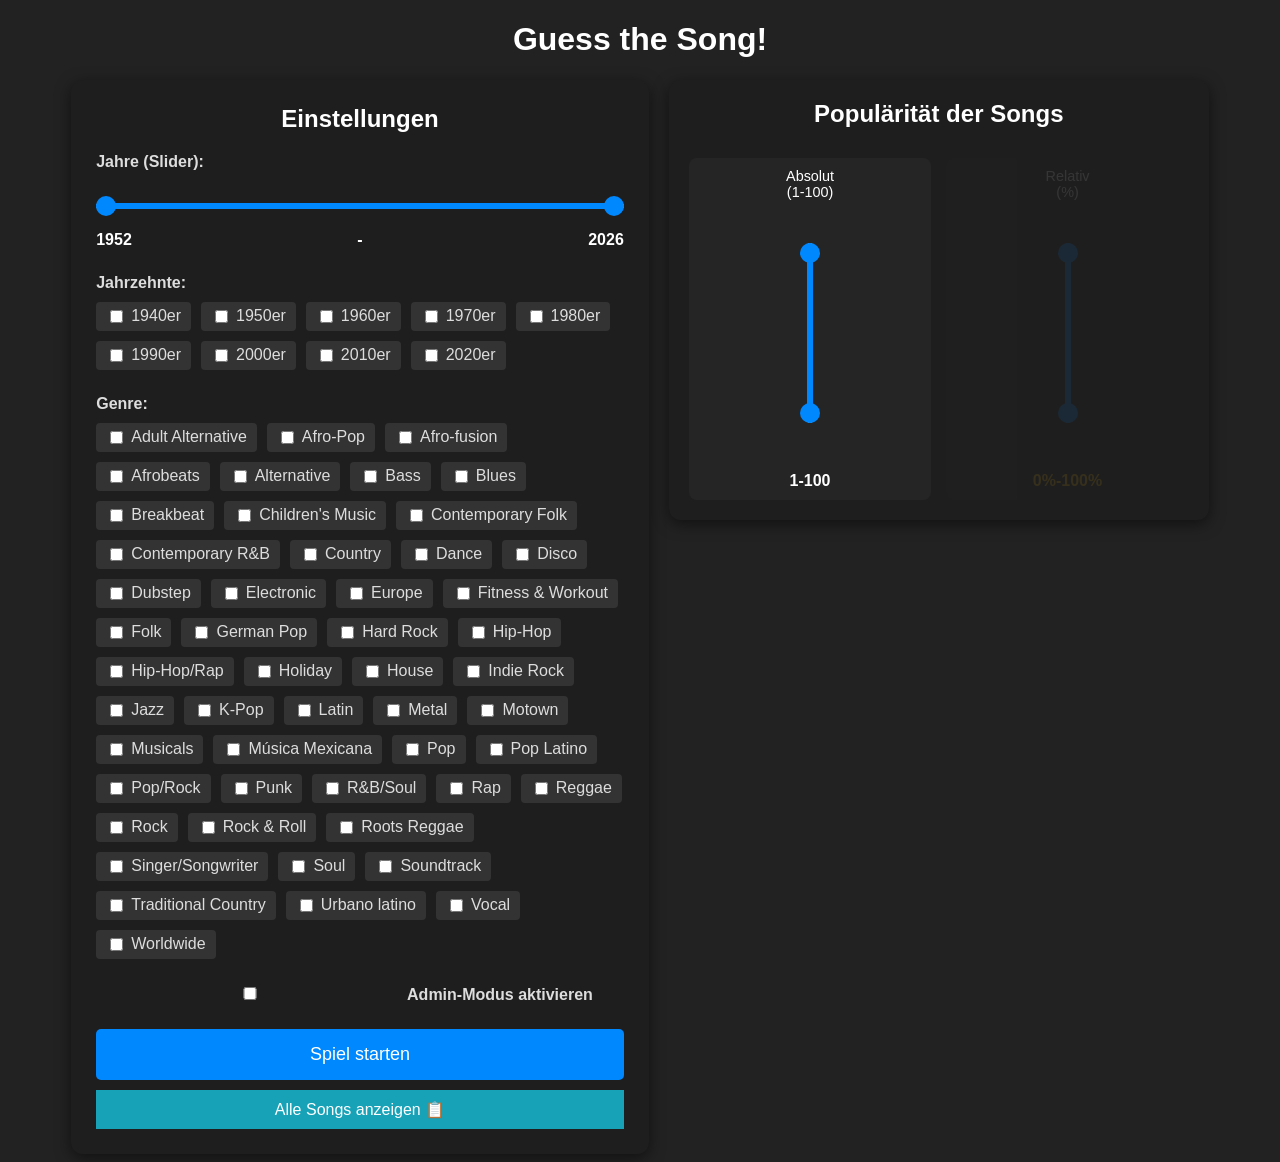
==== index.html @ e5def07b "kleine fixes Co-authored-by: Copilot <copilot@github.com>" ====
<!DOCTYPE html>
<html lang="de">
<head>
    <meta charset="UTF-8">
    <meta name="viewport" content="width=device-width, initial-scale=1.0">
    <title>Song Quiz</title>
    <link rel="stylesheet" href="style.css">
</head>
<body>

    <h1>Guess the Song!</h1>

    <div id="start-screen">
        
        <div class="settings-panel">
            <h2>Einstellungen</h2>
            
            <div class="filter-group">
                <label>Jahre (Slider):</label>
                <div class="range-slider">
                    <input type="range" id="year-min" min="1940" max="2030" value="1940">
                    <input type="range" id="year-max" min="1940" max="2030" value="2030">
                    <div class="slider-track"></div>
                    <div class="slider-range" id="slider-range"></div>
                </div>
                <div class="slider-values">
                    <span id="year-min-val">1940</span> - <span id="year-max-val">2030</span>
                </div>
            </div>

            <div class="filter-group">
                <label>Jahrzehnte:</label>
                <div id="decade-filters" class="checkbox-group">
                    <label><input type="checkbox" value="1940"> 1940er</label>
                    <label><input type="checkbox" value="1950"> 1950er</label>
                    <label><input type="checkbox" value="1960"> 1960er</label>
                    <label><input type="checkbox" value="1970"> 1970er</label>
                    <label><input type="checkbox" value="1980"> 1980er</label>
                    <label><input type="checkbox" value="1990"> 1990er</label>
                    <label><input type="checkbox" value="2000"> 2000er</label>
                    <label><input type="checkbox" value="2010"> 2010er</label>
                    <label><input type="checkbox" value="2020"> 2020er</label>
                </div>
            </div>

            <div class="filter-group">
                <label>Genre:</label>
                <div id="genre-filters" class="checkbox-group"></div>
            </div>

            <div class="filter-group">
                <label><input type="checkbox" id="admin-mode-toggle"> Admin-Modus aktivieren</label>
            </div>

            <button id="apply-filters-btn" onclick="applyFiltersAndStart()" disabled style="margin-bottom: 10px; margin-top: 10px;">Lade Songs...</button>
            <button onclick="showSongList()" style="background-color: #17a2b8; width: 100%;">Alle Songs anzeigen 📋</button>
        </div>

        <div class="settings-panel pop-panel">
            <h2>Populärität der Songs</h2>
            
            <div class="pop-sliders-container">
                <div class="vertical-slider-box" id="pop-abs-container" onclick="setPopFilterMode('absolute')">
                    <label style="font-size: 0.9em; text-align: center;">Absolut<br>(1-100)</label>
                    <div class="vertical-range-wrapper range-slider">
                        <input type="range" id="pop-abs-min" min="1" max="100" value="1">
                        <input type="range" id="pop-abs-max" min="1" max="100" value="100">
                        <div class="slider-track"></div>
                        <div class="slider-range" id="slider-range-abs"></div>
                    </div>
                    <div class="slider-values" style="font-weight: bold;">
                        <span id="pop-abs-min-val">1</span> - <span id="pop-abs-max-val">100</span>
                    </div>
                </div>

                <div class="vertical-slider-box dimmed" id="pop-rel-container" onclick="setPopFilterMode('relative')">
                    <label style="font-size: 0.9em; text-align: center;">Relativ<br>(%)</label>
                    <div class="vertical-range-wrapper range-slider">
                        <input type="range" id="pop-rel-min" min="0" max="100" value="0">
                        <input type="range" id="pop-rel-max" min="0" max="100" value="100">
                        <div class="slider-track"></div>
                        <div class="slider-range" id="slider-range-rel"></div>
                    </div>
                    <div class="slider-values" style="font-weight: bold; color: #ffc107;">
                        <span id="pop-rel-min-val">0%</span> - <span id="pop-rel-max-val">100%</span>
                    </div>
                </div>
            </div>
        </div>

    </div>

    <div id="song-list-screen" class="hidden">
        <button onclick="goHome()" style="background-color: #6c757d; margin-bottom: 15px;">🏠 Zurück</button>
        <h2>Bibliothek</h2>
        <input type="text" id="song-search" placeholder="Suche nach Titel, Interpret, Album..." oninput="filterSongList()">
        <div style="overflow-x: auto; max-height: 60vh; border: 1px solid #444;">
            <table id="library-table">
                <thead>
                    <tr>
                        <th>Cover</th>
                        <th onclick="sortSongs('title')">Titel ↕️</th>
                        <th onclick="sortSongs('artist')">Interpret ↕️</th>
                        <th onclick="sortSongs('album')">Album ↕️</th>
                        <th onclick="sortSongs('year')">Jahr ↕️</th>
                        <th onclick="sortSongs('genre')">Genre ↕️</th>
                    </tr>
                </thead>
                <tbody id="library-body"></tbody>
            </table>
        </div>
    </div>

    <div id="player-container" class="hidden">
        <img id="cover-art" src="" alt="Album Cover" class="hidden">
        <div id="curtain">
            <img id="curtain-gif" src="" alt="Animation">
            <span id="curtain-text">🔊 Hör gut zu...</span>
        </div>
    </div>

    <div id="game-controls" class="hidden">
        <button id="home-btn" onclick="goHome()" style="background-color: #6c757d; width: fit-content; padding: 5px 10px; font-size: 0.8em; cursor: pointer; border-radius: 5px; color: white; border: none; position: absolute; top: 10px; left: 10px;">🏠 Home</button>        
        <p id="status">Klicke Start um zu beginnen</p>
        <button id="start-btn" onclick="startGame()">Runde Starten</button>
        
        <div id="guess-area" class="hidden">
            <input type="text" id="guess-title" placeholder="Titel">
            <input type="text" id="guess-artist" placeholder="Interpret">

            <p id="tipp-display-interpret" style="color: #ffc107; font-family: monospace; font-size: 1.2em; margin: 5px 0; min-height: 20px;"></p>
            <p id="tipp-display-titel" style="color: #ffc107; font-family: monospace; font-size: 1.2em; margin: 5px 0; min-height: 20px;"></p>            
            
            <button onclick="checkAnswer()">Raten</button>
            <button onclick="reveal()">Auflösen</button>
            <button id="admin-reveal-btn" onclick="adminReveal()" class="hidden">Admin auflösen</button>

            <div style="margin-top: 10px;">
                <button id="tipp-btn-allgemein" onclick="holeTippVonKI('allgemein')">Allg. Tipp 🤖</button>
                <button id="tipp-btn-interpret" onclick="holeTippVonKI('interpret')">Tipp zum Interpret 👤</button>
                <button id="tipp-btn-titel" onclick="holeTippVonKI('titel')">Tipp zum Titel 🎵</button>

                <button onclick="zeigeBuchstabe('interpret')" style="background-color: #ffc107; color: black; margin-top: 5px;">🔤 Interpret</button>
                <button onclick="zeigeBuchstabe('titel')" style="background-color: #ffc107; color: black; margin-top: 5px;">🔤 Titel</button>
            </div>
            <div id="tipp-container" style="margin-top: 15px; text-align: left; background: #333; padding: 10px; border-radius: 5px; display: none;"></div>
            
            <p id="admin-debug"></p>

            <div id="ui-debug-console" class="hidden" style="margin-top: 20px; background: #000; color: #0f0; font-family: monospace; padding: 10px; font-size: 12px; text-align: left; max-height: 150px; overflow-y: auto; border: 1px solid #444;">
                <strong>Debug Console:</strong>
                <div id="debug-log-list"></div>
            </div>
        </div>
    </div>

    <script src="https://sdk.scdn.co/spotify-player.js"></script>
    <script src="config.js"></script>
    <script src="spotify.js"></script>
    <script src="script.js"></script>
    <script src="ki-tipps.js"></script>
</body>
</html>
---- style.css ----
body { font-family: sans-serif; text-align: center; background: #222; color: white; }

/* Container für den Player und das Overlay */
#player-container {
    position: relative;
    width: 640px;
    height: 360px;
    margin: 20px auto;
    background: #000;
}

/* Das eigentliche YouTube Video (wird von JS hier rein geladen) */
#player { width: 100%; height: 100%; }

/* Das Album Cover (Audio Modus) */
#cover-art {
    width: 100%;
    height: 100%;
    object-fit: contain;
    display: block;
}

/* Der "Vorhang", der das Video verdeckt */
#curtain {
    position: absolute;
    top: 0; left: 0;
    width: 100%; height: 100%;
    background: #333;
    display: flex;
    align-items: center;
    justify-content: center;
    font-size: 24px;
    z-index: 10; /* Muss über dem Player liegen */
}

.hidden { display: none !important; }

input { padding: 10px; font-size: 16px; width: 300px; }
button { padding: 10px 20px; font-size: 16px; cursor: pointer; background: #ff0055; color: white; border: none; }
#status { margin: 20px; font-size: 1.2em; }

/* --- Start Screen --- */
#start-screen {
    max-width: 600px;
    margin: 40px auto;
    background: #1a1a1a;
    padding: 20px;
    border-radius: 8px;
    box-shadow: 0 4px 10px rgba(0,0,0,0.5);
    text-align: left;
}

#start-screen h2 {
    text-align: center;
    margin-top: 0;
}

.filter-group {
    margin-bottom: 25px;
}

.filter-group label {
    display: block;
    margin-bottom: 10px;
    font-weight: bold;
    color: #ddd;
}

.checkbox-group {
    display: flex;
    flex-wrap: wrap;
    gap: 10px;
}

.checkbox-group label {
    display: inline-flex;
    align-items: center;
    background: #333;
    padding: 5px 10px;
    border-radius: 4px;
    font-weight: normal;
    cursor: pointer;
    margin-bottom: 0;
}

.checkbox-group input[type="checkbox"] {
    margin-right: 8px;
    width: auto;
}

#apply-filters-btn {
    display: block;
    width: 100%;
    background: #0088ff;
    padding: 15px;
    font-size: 18px;
    border-radius: 5px;
    margin-top: 20px;
}

#apply-filters-btn:disabled {
    background: #555;
    cursor: not-allowed;
}

/* --- Custom Dual Range Slider --- */
.range-slider {
    position: relative;
    width: 100%;
    height: 30px;
    margin-top: 20px;
}

.slider-track {
    position: absolute;
    width: 100%;
    height: 6px;
    background: #cce5ff;
    top: 12px;
    border-radius: 3px;
    z-index: 1;
}

.slider-range {
    position: absolute;
    height: 6px;
    background: #0088ff;
    top: 12px;
    border-radius: 3px;
    z-index: 2;
}

.range-slider input[type="range"] {
    position: absolute;
    width: 100%;
    -webkit-appearance: none;
    appearance: none;
    background: none;
    pointer-events: none;
    z-index: 3;
    top: 0;
    margin: 0;
    padding: 0;
    height: 30px;
}

/* The thumb must be pointer-events: auto to be draggable */
.range-slider input[type="range"]::-webkit-slider-thumb {
    pointer-events: auto;
    -webkit-appearance: none;
    appearance: none;
    width: 20px;
    height: 20px;
    border-radius: 50%;
    background: #0088ff;
    cursor: pointer;
}

.range-slider input[type="range"]::-moz-range-thumb {
    pointer-events: auto;
    width: 20px;
    height: 20px;
    border-radius: 50%;
    background: #0088ff;
    cursor: pointer;
    border: none;
}

.slider-values {
    display: flex;
    justify-content: space-between;
    margin-top: 10px;
    font-weight: bold;
    color: #fff;
}

/* Bibliothek-Tabelle Design */
#library-table {
    width: 100%;
    border-collapse: collapse;
    margin-top: 10px;
    background: #222;
    color: white;
    font-size: 0.9em;
}
#library-table th, #library-table td {
    padding: 12px;
    text-align: left;
    border-bottom: 1px solid #333;
}
#library-table th {
    background: #111;
    position: sticky;
    top: 0;
    cursor: pointer;
    user-select: none;
}
#library-table th:hover { background: #222; }
#library-table tr:hover { background: #2a2a2a; }
#song-search {
    width: 100%;
    padding: 12px;
    margin-bottom: 15px;
    background: #333;
    border: 1px solid #444;
    color: white;
    border-radius: 5px;
}

/* --- GIF Vorhang Design --- */
#curtain {
    position: relative;
    display: flex;
    align-items: center;
    justify-content: center;
    overflow: hidden; /* Damit das GIF nicht über die runden Ecken ragt */
    min-height: 250px; /* Oder wie groß deine Cover-Box auch immer ist */
}

#curtain-gif {
    position: absolute;
    top: 0;
    left: 0;
    width: 100%;
    height: 100%;
    object-fit: cover; /* Schneidet das GIF perfekt zu, ohne es zu stauchen */
    z-index: 1;
    opacity: 0.6; /* Macht das GIF etwas dunkler, damit man den Text gut lesen kann */
}

#curtain-text {
    position: relative;
    z-index: 2;
    font-size: 1.5em;
    font-weight: bold;
    color: white;
    text-shadow: 2px 2px 5px rgba(0,0,0,0.9); /* Starker Schatten für Lesbarkeit */
}

/* --- NEUES DASHBOARD LAYOUT (2 Boxen nebeneinander) --- */

/* Der ursprüngliche start-screen wird zum unsichtbaren Wrapper */
#start-screen {
    display: flex;
    justify-content: center;
    align-items: stretch; /* Macht beide Boxen gleich hoch */
    gap: 20px;
    background: transparent !important; /* Überschreibt alte Hintergrundfarbe */
    padding: 0 !important;
    box-shadow: none !important;
    max-width: 90%;
    margin: 0 auto;
    flex-wrap: wrap; /* Bricht auf Handys um */
}

/* Das ist jetzt das Design für die sichtbaren Kacheln */
.settings-panel {
    background: #1e1e1e; /* Deine dunkle Kachel-Farbe aus dem Screenshot */
    padding: 25px;
    border-radius: 12px;
    box-shadow: 0 4px 15px rgba(0, 0, 0, 0.5);
    flex: 1;
    min-width: 520px;
}

.pop-panel {
    min-width: 250px;
    max-width: 500px;
    max-height: 400px;
    display: flex;
    flex-direction: column;
    align-items: center;
    padding: 20px;
    border-radius: 12px;
}

.pop-sliders-container {
    display: flex;
    gap: 15px;
    justify-content: center;
    width: 100%;
    margin-top: 10px;
    flex-grow: 1;
}

/* Container für EINEN vertikalen Slider */
.vertical-slider-box {
    display: flex;
    flex-direction: column;
    align-items: center;
    justify-content: space-between;
    cursor: pointer;
    transition: opacity 0.3s ease;
    padding: 10px;
    border-radius: 8px;
    background: rgba(255, 255, 255, 0.03);
    flex: 1;
}

.vertical-slider-box:hover {
    background: rgba(255, 255, 255, 0.08);
}

/* Die Verdunklung für den inaktiven Slider */
.vertical-slider-box.dimmed {
    opacity: 0.1;
}

/* Der Rotationstrick */
.vertical-range-wrapper {
    width: 180px; /* Länge des Sliders */
    height: 30px;
    transform: rotate(-90deg);
    margin-top: 85px;
    margin-bottom: 80px;
}

/* Überschreibe das Verhalten für die range-inputs */
.vertical-range-wrapper input[type="range"] {
    position: absolute;
    width: 100%;
    pointer-events: none;
}

.vertical-range-wrapper input[type="range"]::-webkit-slider-thumb {
    pointer-events: all;
}
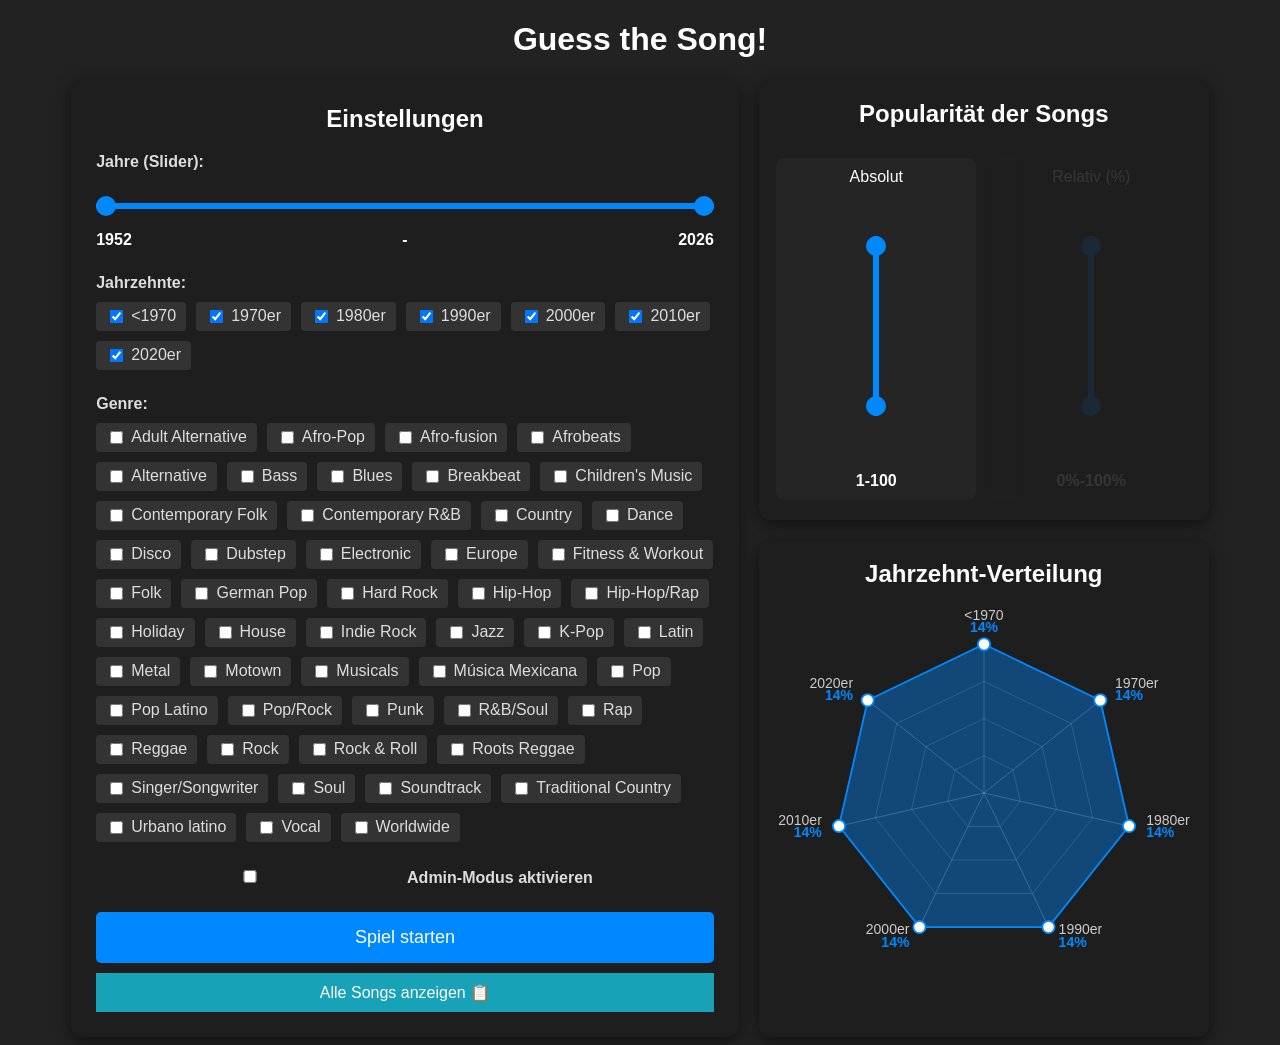
==== commit c3b7753e: "new feature -weighted random selection -interaktives radar diagramm zur visualisierung und als filte" ====
--- a/index.html
+++ b/index.html
@@ -31,15 +31,13 @@
             <div class="filter-group">
                 <label>Jahrzehnte:</label>
                 <div id="decade-filters" class="checkbox-group">
-                    <label><input type="checkbox" value="1940"> 1940er</label>
-                    <label><input type="checkbox" value="1950"> 1950er</label>
-                    <label><input type="checkbox" value="1960"> 1960er</label>
-                    <label><input type="checkbox" value="1970"> 1970er</label>
-                    <label><input type="checkbox" value="1980"> 1980er</label>
-                    <label><input type="checkbox" value="1990"> 1990er</label>
-                    <label><input type="checkbox" value="2000"> 2000er</label>
-                    <label><input type="checkbox" value="2010"> 2010er</label>
-                    <label><input type="checkbox" value="2020"> 2020er</label>
+                    <label><input type="checkbox" value="0" checked onchange="updateFromCheckbox()"> &lt;1970</label>
+                    <label><input type="checkbox" value="1" checked onchange="updateFromCheckbox()"> 1970er</label>
+                    <label><input type="checkbox" value="2" checked onchange="updateFromCheckbox()"> 1980er</label>
+                    <label><input type="checkbox" value="3" checked onchange="updateFromCheckbox()"> 1990er</label>
+                    <label><input type="checkbox" value="4" checked onchange="updateFromCheckbox()"> 2000er</label>
+                    <label><input type="checkbox" value="5" checked onchange="updateFromCheckbox()"> 2010er</label>
+                    <label><input type="checkbox" value="6" checked onchange="updateFromCheckbox()"> 2020er</label>
                 </div>
             </div>
 
@@ -56,34 +54,43 @@
             <button onclick="showSongList()" style="background-color: #17a2b8; width: 100%;">Alle Songs anzeigen 📋</button>
         </div>
 
-        <div class="settings-panel pop-panel">
-            <h2>Populärität der Songs</h2>
+        <div class="right-side-column">
             
-            <div class="pop-sliders-container">
-                <div class="vertical-slider-box" id="pop-abs-container" onclick="setPopFilterMode('absolute')">
-                    <label style="font-size: 0.9em; text-align: center;">Absolut<br>(1-100)</label>
-                    <div class="vertical-range-wrapper range-slider">
-                        <input type="range" id="pop-abs-min" min="1" max="100" value="1">
-                        <input type="range" id="pop-abs-max" min="1" max="100" value="100">
-                        <div class="slider-track"></div>
-                        <div class="slider-range" id="slider-range-abs"></div>
+            <div class="settings-panel pop-panel">
+                <h2>Popularität der Songs</h2>
+                <div class="pop-sliders-container">
+                    <div class="vertical-slider-box" id="pop-abs-container" onclick="setPopFilterMode('absolute')">
+                        <label>Absolut</label>
+                        <div class="vertical-range-wrapper range-slider">
+                            <input type="range" id="pop-abs-min" min="1" max="100" value="1">
+                            <input type="range" id="pop-abs-max" min="1" max="100" value="100">
+                            <div class="slider-track"></div>
+                            <div class="slider-range" id="slider-range-abs"></div>
+                        </div>
+                        <div class="slider-values">
+                            <span id="pop-abs-min-val">1</span> - <span id="pop-abs-max-val">100</span>
+                        </div>
                     </div>
-                    <div class="slider-values" style="font-weight: bold;">
-                        <span id="pop-abs-min-val">1</span> - <span id="pop-abs-max-val">100</span>
+
+                    <div class="vertical-slider-box dimmed" id="pop-rel-container" onclick="setPopFilterMode('relative')">
+                        <label>Relativ (%)</label>
+                        <div class="vertical-range-wrapper range-slider">
+                            <input type="range" id="pop-rel-min" min="0" max="100" value="0">
+                            <input type="range" id="pop-rel-max" min="0" max="100" value="100">
+                            <div class="slider-track"></div>
+                            <div class="slider-range" id="slider-range-rel"></div>
+                        </div>
+                        <div class="slider-values">
+                            <span id="pop-rel-min-val">0%</span> - <span id="pop-rel-max-val">100%</span>
+                        </div>
                     </div>
                 </div>
+            </div>
 
-                <div class="vertical-slider-box dimmed" id="pop-rel-container" onclick="setPopFilterMode('relative')">
-                    <label style="font-size: 0.9em; text-align: center;">Relativ<br>(%)</label>
-                    <div class="vertical-range-wrapper range-slider">
-                        <input type="range" id="pop-rel-min" min="0" max="100" value="0">
-                        <input type="range" id="pop-rel-max" min="0" max="100" value="100">
-                        <div class="slider-track"></div>
-                        <div class="slider-range" id="slider-range-rel"></div>
-                    </div>
-                    <div class="slider-values" style="font-weight: bold; color: #ffc107;">
-                        <span id="pop-rel-min-val">0%</span> - <span id="pop-rel-max-val">100%</span>
-                    </div>
+            <div class="settings-panel radar-panel">
+                <h2>Jahrzehnt-Verteilung</h2>
+                <div class="radar-container">
+                <svg id="radar-svg" viewBox="0 0 400 400" style="width: 100%; max-width: 350px; overflow: visible;"></svg>                    <p id="radar-warning" class="hidden"></p>
                 </div>
             </div>
         </div>
@@ -157,6 +164,7 @@
     <script src="https://sdk.scdn.co/spotify-player.js"></script>
     <script src="config.js"></script>
     <script src="spotify.js"></script>
+    <script src="radar.js"></script>
     <script src="script.js"></script>
     <script src="ki-tipps.js"></script>
 </body>
--- a/style.css
+++ b/style.css
@@ -324,4 +324,42 @@
 
 .vertical-range-wrapper input[type="range"]::-webkit-slider-thumb {
     pointer-events: all;
+}
+
+/* Container für die rechte Spalte */
+.right-side-column {
+    display: flex;
+    flex-direction: column;
+    gap: 20px;
+    flex: 1;
+    max-width: 450px; /* Breite der rechten Spalte */
+}
+
+/* Die Radar-Kachel etwas spezifischer stylen */
+.radar-panel {
+    min-width: 0 !important; 
+    display: flex;
+    flex-direction: column;
+    align-items: center;
+    padding: 20px;
+}
+
+.radar-container {
+    width: 100%;
+    display: flex;
+    flex-direction: column;
+    align-items: center;
+    margin-top: 10px;
+}
+
+/* Warnmeldung unter dem Radar */
+#radar-warning {
+    color: #ff4444;
+    font-size: 0.85em;
+    text-align: center;
+    margin-top: 15px;
+    background: rgba(255, 68, 68, 0.1);
+    padding: 8px;
+    border-radius: 5px;
+    border: 1px solid rgba(255, 68, 68, 0.3);
 }
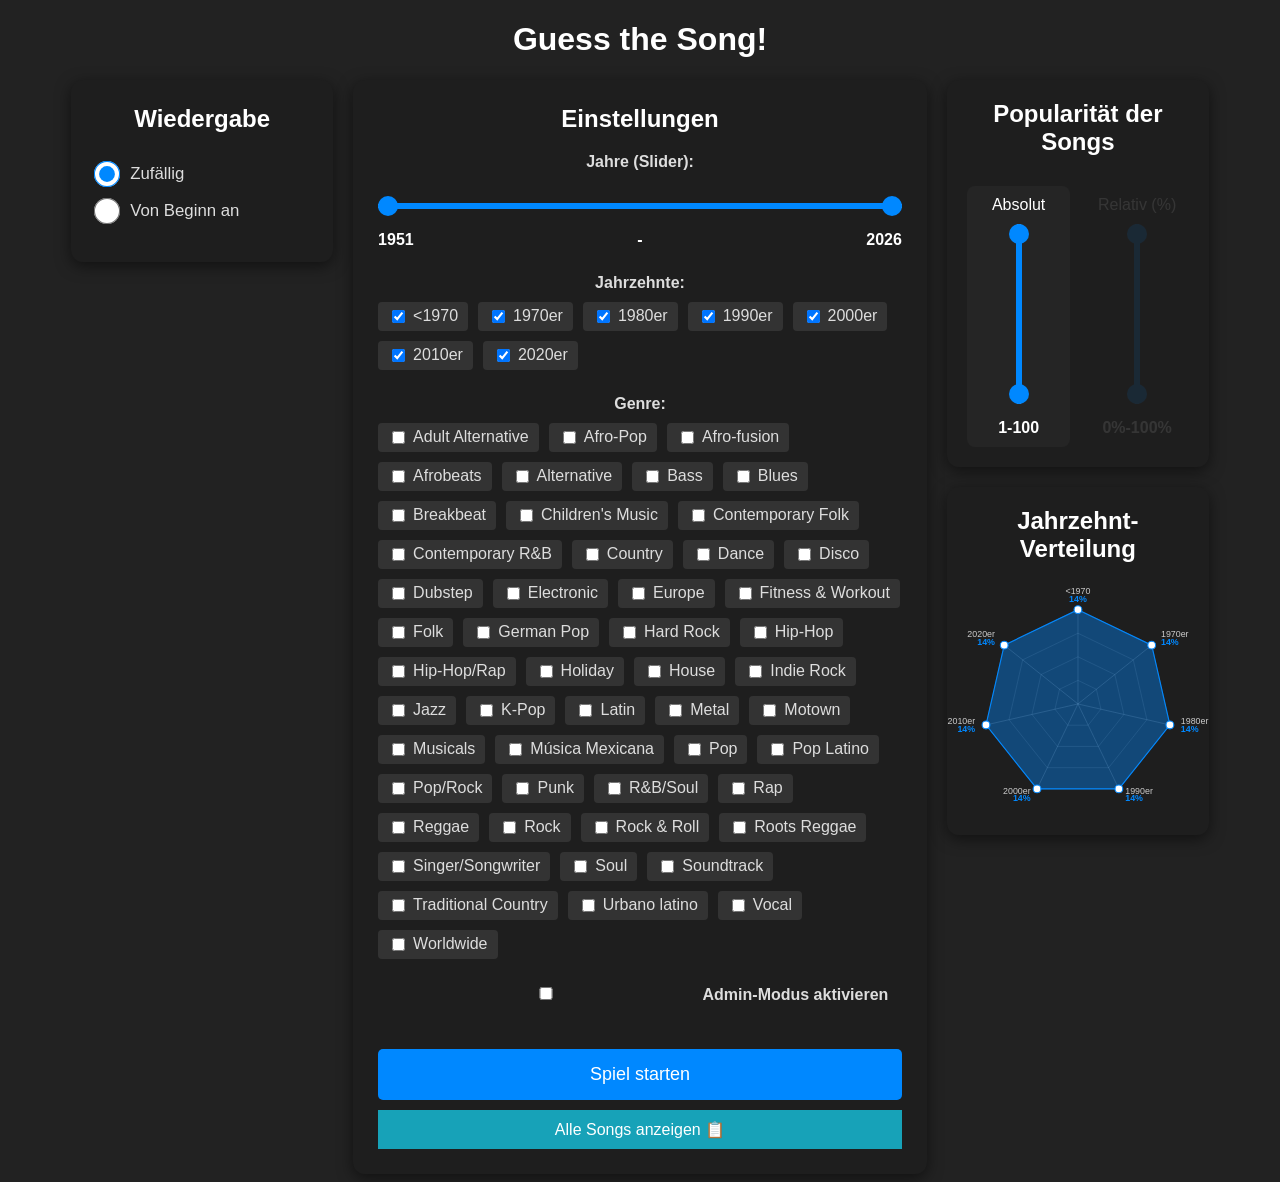
==== commit 28ea22b9: "new feature +Startpunkt des Songs auswählen 3 Spalten Layout" ====
--- a/index.html
+++ b/index.html
@@ -12,7 +12,18 @@
 
     <div id="start-screen">
         
-        <div class="settings-panel">
+        <div class="left-side-column">
+            <div class="settings-panel playback-panel">
+                <h2>Wiedergabe</h2>
+                
+                <div class="playback-options">
+                    <label><input type="radio" name="start-mode" value="random" checked> Zufällig</label>
+                    <label><input type="radio" name="start-mode" value="start"> Von Beginn an</label>
+                </div>
+            </div>
+        </div>
+
+        <div class="settings-panel center-panel">
             <h2>Einstellungen</h2>
             
             <div class="filter-group">
@@ -90,7 +101,8 @@
             <div class="settings-panel radar-panel">
                 <h2>Jahrzehnt-Verteilung</h2>
                 <div class="radar-container">
-                <svg id="radar-svg" viewBox="0 0 400 400" style="width: 100%; max-width: 350px; overflow: visible;"></svg>                    <p id="radar-warning" class="hidden"></p>
+                    <svg id="radar-svg" viewBox="0 0 400 400" style="width: 100%; max-width: 350px; overflow: visible;"></svg>                    
+                    <p id="radar-warning" class="hidden"></p>
                 </div>
             </div>
         </div>
--- a/style.css
+++ b/style.css
@@ -40,14 +40,63 @@
 #status { margin: 20px; font-size: 1.2em; }
 
 /* --- Start Screen --- */
+/* --- DASHBOARD LAYOUT (3 Spalten) --- */
 #start-screen {
-    max-width: 600px;
-    margin: 40px auto;
-    background: #1a1a1a;
-    padding: 20px;
-    border-radius: 8px;
-    box-shadow: 0 4px 10px rgba(0,0,0,0.5);
+    display: flex;
+    justify-content: center;
+    align-items: stretch;
+    gap: 20px;
+    background: transparent !important;
+    padding: 0 !important;
+    box-shadow: none !important;
+    max-width: 95%; /* Etwas breiter für 3 Spalten */
+    margin: 0 auto;
+    flex-wrap: wrap; 
+}
+
+/* Linke und Rechte Spalte */
+.left-side-column, .right-side-column {
+    display: flex;
+    flex-direction: column;
+    gap: 20px;
+    flex: 1; /* Nehmen jeweils 1 Teil des Platzes ein */
+    min-width: 250px;
+    max-width: 350px; 
+}
+
+/* Mittlere Spalte (Hauptfilter) */
+.center-panel {
+    flex: 2; /* Nimmt doppelt so viel Platz ein wie die Seiten */
+    min-width: 400px;
+}
+
+.settings-panel {
+    background: #1e1e1e; 
+    padding: 25px;
+    border-radius: 12px;
+    box-shadow: 0 4px 15px rgba(0, 0, 0, 0.5);
+    display: flex;
+    flex-direction: column;
+    box-sizing: border-box;
+}
+
+/* Styling für die neuen Wiedergabe-Optionen */
+.playback-options {
+    margin-top: 10px;
+}
+
+.playback-options label {
+    display: block;
+    margin-bottom: 15px;
+    cursor: pointer;
     text-align: left;
+    font-size: 1.05em;
+    color: #ddd;
+}
+
+.playback-options input[type="radio"] {
+    margin-right: 10px;
+    transform: scale(1.2); /* Macht den Punkt minimal größer */
 }
 
 #start-screen h2 {
@@ -113,6 +162,7 @@
 
 .slider-track {
     position: absolute;
+    left: 0;
     width: 100%;
     height: 6px;
     background: #cce5ff;
@@ -123,6 +173,7 @@
 
 .slider-range {
     position: absolute;
+    left: 0;
     height: 6px;
     background: #0088ff;
     top: 12px;
@@ -132,6 +183,7 @@
 
 .range-slider input[type="range"] {
     position: absolute;
+    left: 0;
     width: 100%;
     -webkit-appearance: none;
     appearance: none;
@@ -253,16 +305,6 @@
     flex-wrap: wrap; /* Bricht auf Handys um */
 }
 
-/* Das ist jetzt das Design für die sichtbaren Kacheln */
-.settings-panel {
-    background: #1e1e1e; /* Deine dunkle Kachel-Farbe aus dem Screenshot */
-    padding: 25px;
-    border-radius: 12px;
-    box-shadow: 0 4px 15px rgba(0, 0, 0, 0.5);
-    flex: 1;
-    min-width: 520px;
-}
-
 .pop-panel {
     min-width: 250px;
     max-width: 500px;
@@ -313,6 +355,11 @@
     transform: rotate(-90deg);
     margin-top: 85px;
     margin-bottom: 80px;
+    
+    /* --- NEU: Der Breiten-Fix --- */
+    /* Sagt dem Browser: "Ignoriere den waagerechten Platz, den der Slider vor der Drehung gebraucht hat!" */
+    margin-left: -75px; 
+    margin-right: -75px; 
 }
 
 /* Überschreibe das Verhalten für die range-inputs */
@@ -324,15 +371,6 @@
 
 .vertical-range-wrapper input[type="range"]::-webkit-slider-thumb {
     pointer-events: all;
-}
-
-/* Container für die rechte Spalte */
-.right-side-column {
-    display: flex;
-    flex-direction: column;
-    gap: 20px;
-    flex: 1;
-    max-width: 450px; /* Breite der rechten Spalte */
 }
 
 /* Die Radar-Kachel etwas spezifischer stylen */
@@ -362,4 +400,23 @@
     padding: 8px;
     border-radius: 5px;
     border: 1px solid rgba(255, 68, 68, 0.3);
+}
+
+.playback-options label {
+    display: flex;
+    align-items: center; /* Zentriert Punkt und Text vertikal auf einer Linie */
+    justify-content: flex-start; /* Zwingt alles nach links */
+    margin-bottom: 15px;
+    cursor: pointer;
+    font-size: 1.05em;
+    color: #ddd;
+}
+
+.playback-options input[type="radio"] {
+    margin: 0;
+    margin-right: 12px;
+    width: 22px;  /* Macht den Auswahlpunkt schön groß */
+    height: 22px;
+    cursor: pointer;
+    accent-color: #0088ff; /* Färbt den Punkt passend zu deinen Slidern blau (in modernen Browsern) */
 }
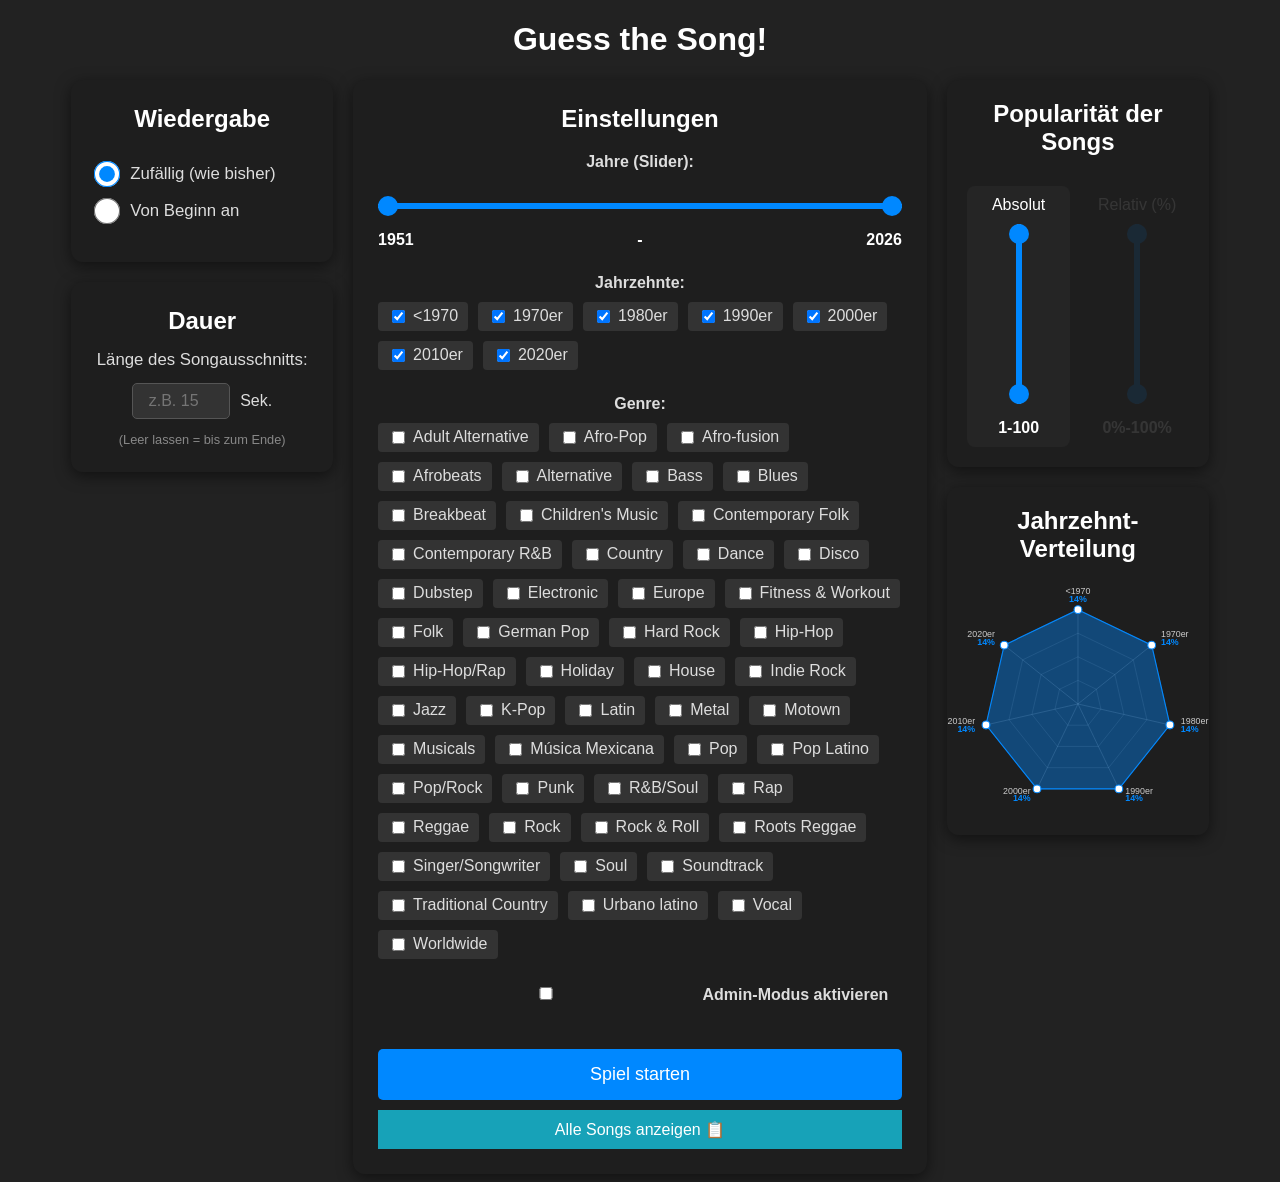
==== commit 4f29c447: "new feature +Songdauer einstellen" ====
--- a/index.html
+++ b/index.html
@@ -12,15 +12,29 @@
 
     <div id="start-screen">
         
-        <div class="left-side-column">
+       <div class="left-side-column">
+            
             <div class="settings-panel playback-panel">
                 <h2>Wiedergabe</h2>
                 
                 <div class="playback-options">
-                    <label><input type="radio" name="start-mode" value="random" checked> Zufällig</label>
+                    <label><input type="radio" name="start-mode" value="random" checked> Zufällig (wie bisher)</label>
                     <label><input type="radio" name="start-mode" value="start"> Von Beginn an</label>
                 </div>
             </div>
+
+            <div class="settings-panel duration-panel">
+                <h2 style="margin-bottom: 15px;">Dauer</h2>
+                <div style="display: flex; flex-direction: column; align-items: center; gap: 8px;">
+                    <label style="font-size: 1.05em; color: #ddd;">Länge des Songausschnitts:</label>
+                    <div style="display: flex; align-items: center; gap: 10px; margin-top: 5px;">
+                        <input type="number" id="play-duration" min="1" placeholder="z.B. 15" style="width: 80px; padding: 8px; background: #333; border: 1px solid #555; color: white; border-radius: 5px; text-align: center;">
+                        <span style="color: #ddd;">Sek.</span>
+                    </div>
+                    <span style="font-size: 0.8em; color: #888; margin-top: 5px;">(Leer lassen = bis zum Ende)</span>
+                </div>
+            </div>
+
         </div>
 
         <div class="settings-panel center-panel">
@@ -144,6 +158,11 @@
         <button id="start-btn" onclick="startGame()">Runde Starten</button>
         
         <div id="guess-area" class="hidden">
+            
+            <div id="progress-container" class="hidden" style="width: 100%; max-width: 400px; height: 12px; background: #333; border-radius: 6px; margin: 0 auto 15px auto; overflow: hidden; border: 1px solid #555;">
+                <div id="progress-bar" style="width: 100%; height: 100%; background: #0088ff;"></div>
+            </div>
+
             <input type="text" id="guess-title" placeholder="Titel">
             <input type="text" id="guess-artist" placeholder="Interpret">
 
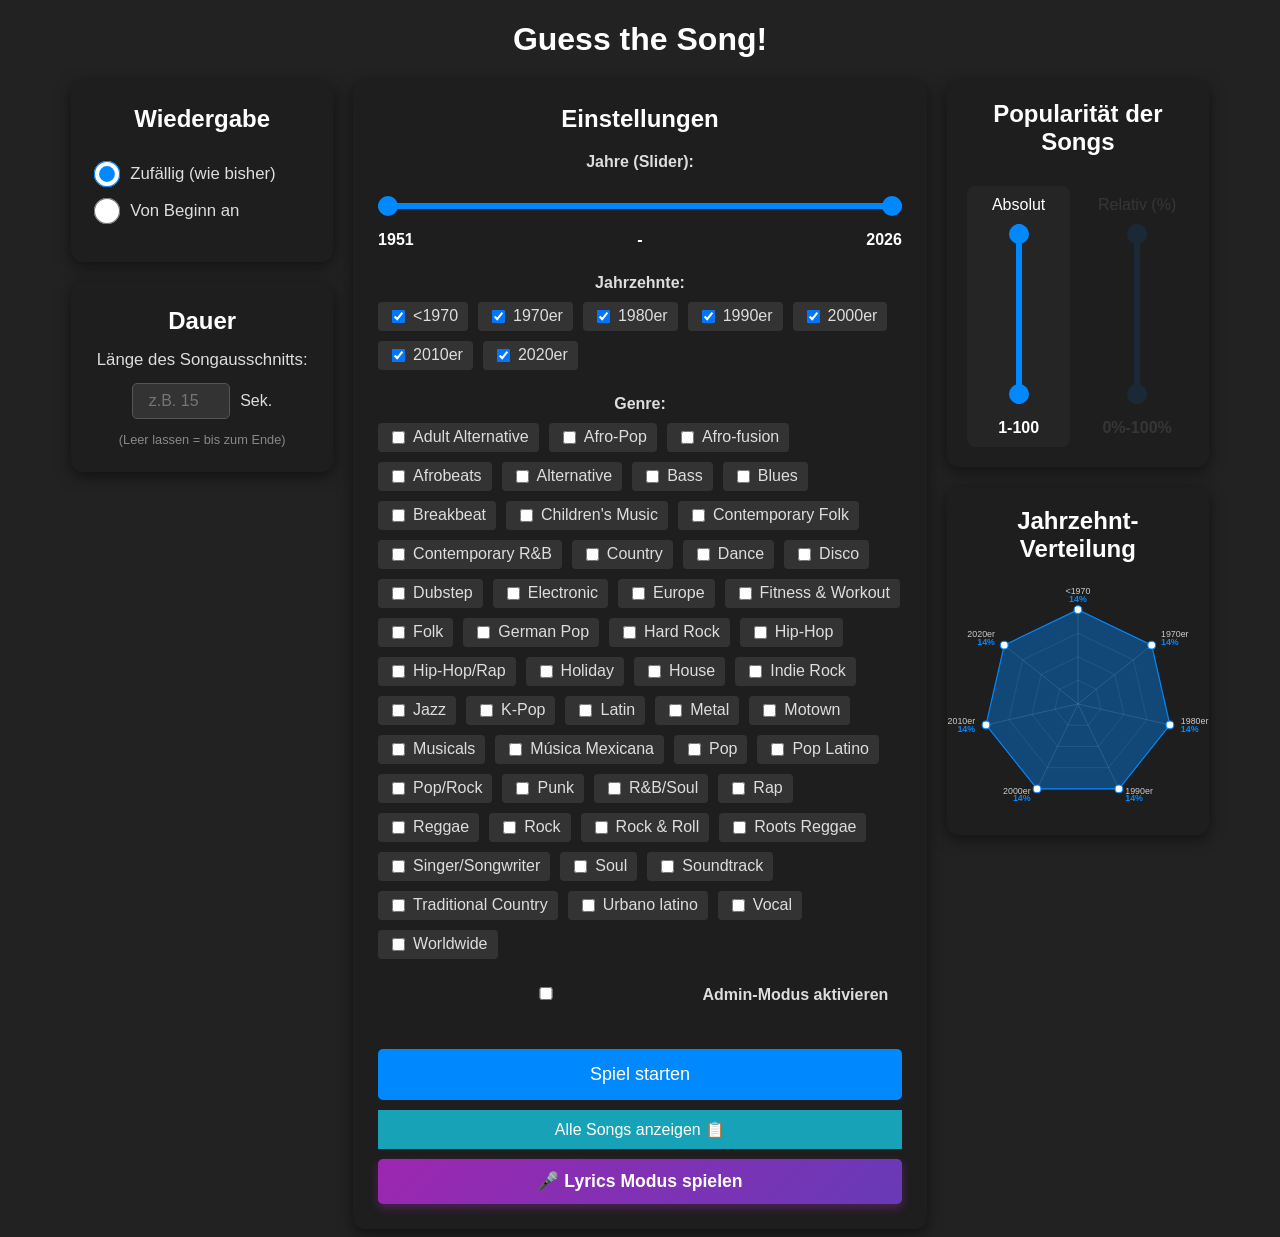
==== commit 50c3bfbf: "lyrics modus WIP angefangen modus zu implementieren" ====
--- a/index.html
+++ b/index.html
@@ -76,7 +76,8 @@
             </div>
 
             <button id="apply-filters-btn" onclick="applyFiltersAndStart()" disabled style="margin-bottom: 10px; margin-top: 10px;">Lade Songs...</button>
-            <button onclick="showSongList()" style="background-color: #17a2b8; width: 100%;">Alle Songs anzeigen 📋</button>
+            <button onclick="showSongList()" style="background-color: #17a2b8; width: 100%; margin-bottom: 10px;">Alle Songs anzeigen 📋</button>
+            <button id="start-lyrics-btn" onclick="startLyricsMode()" style="background: linear-gradient(135deg, #9c27b0, #673ab7); width: 100%; font-size: 1.1em; font-weight: bold; border-radius: 5px; padding: 12px; box-shadow: 0 4px 10px rgba(156, 39, 176, 0.4);">🎤 Lyrics Modus spielen</button>
         </div>
 
         <div class="right-side-column">
@@ -121,6 +122,64 @@
             </div>
         </div>
 
+    </div>
+
+    <!-- LYRICS MODE SCREEN -->
+    <div id="lyrics-mode-screen" class="hidden">
+        <button onclick="leaveLyricsMode()" style="background-color: #6c757d; width: fit-content; padding: 6px 14px; font-size: 0.9em; cursor: pointer; border-radius: 5px; color: white; border: none; margin-bottom: 15px;">🏠 Menü</button>
+        
+        <h2 style="margin-top: 0; color: #ba68c8;">🎤 Lyrics Quiz</h2>
+        <p id="lyrics-status" style="margin-bottom: 15px; font-size: 1.1em; color: #ddd;">Errate den Song anhand der Lyrics!</p>
+
+        <!-- Lyrics Container / Anstelle des GIF Vorhangs -->
+        <div id="lyrics-display-wrapper">
+            <!-- Steuerung oben: Zeile davor / Block davor -->
+            <div class="lyrics-expand-bar top-bar">
+                <button id="lyrics-expand-prev-block" onclick="expandLyricsPrevBlock()" class="lyrics-tool-btn" title="Vorherigen Block / Strophe einblenden">⬆️ + Block davor</button>
+                <button id="lyrics-expand-prev-line" onclick="expandLyricsPrevLine()" class="lyrics-tool-btn" title="Vorherige Zeile einblenden">🔼 + Zeile davor</button>
+                <span id="lyrics-lines-counter" class="lyrics-counter-badge">-- Zeilen</span>
+                <button id="lyrics-btn-toggle-tags" onclick="toggleLyricsTags()" class="lyrics-tool-btn tag-toggle-btn">🏷️ Tags anzeigen</button>
+            </div>
+
+            <div id="lyrics-display-content">
+                <!-- Dynamisch generierte Lyrics-Zeilen -->
+            </div>
+
+            <!-- Steuerung unten: Zeile danach / Block danach -->
+            <div class="lyrics-expand-bar bottom-bar">
+                <button id="lyrics-expand-next-line" onclick="expandLyricsNextLine()" class="lyrics-tool-btn" title="Nächste Zeile einblenden">🔽 + Zeile danach</button>
+                <button id="lyrics-expand-next-block" onclick="expandLyricsNextBlock()" class="lyrics-tool-btn" title="Nächsten Block / Strophe einblenden">⬇️ + Block danach</button>
+            </div>
+        </div>
+
+        <!-- Auflöse-Bereich (Cover + Songdaten) -->
+        <div id="lyrics-solution-box" class="hidden">
+            <img id="lyrics-cover-art" src="" alt="Album Cover">
+            <div id="lyrics-solution-info"></div>
+        </div>
+
+        <button id="lyrics-next-btn" onclick="nextLyricsRound()" class="hidden" style="margin: 20px auto; background-color: #0088ff; font-size: 18px; padding: 12px 25px; border-radius: 5px;">Nächste Runde ⏩</button>
+
+        <!-- Rate-Bereich -->
+        <div id="lyrics-guess-area" style="margin-top: 20px;">
+            <div style="display: flex; justify-content: center; gap: 10px; flex-wrap: wrap; margin-bottom: 10px;">
+                <input type="text" id="lyrics-guess-title" placeholder="Titel raten">
+                <input type="text" id="lyrics-guess-artist" placeholder="Interpret raten">
+            </div>
+
+            <p id="lyrics-tipp-display-interpret" style="color: #ffc107; font-family: monospace; font-size: 1.2em; margin: 5px 0; min-height: 20px;"></p>
+            <p id="lyrics-tipp-display-titel" style="color: #ffc107; font-family: monospace; font-size: 1.2em; margin: 5px 0; min-height: 20px;"></p>
+
+            <div style="margin-bottom: 12px;">
+                <button onclick="checkLyricsAnswer()" style="background-color: #ff0055; margin-right: 5px;">Raten</button>
+                <button onclick="revealLyrics(true)" style="background-color: #6c757d;">Auflösen</button>
+            </div>
+
+            <div>
+                <button onclick="zeigeLyricsBuchstabe('interpret')" style="background-color: #ffc107; color: black; margin-right: 5px;">🔤 Interpret-Tipp</button>
+                <button onclick="zeigeLyricsBuchstabe('titel')" style="background-color: #ffc107; color: black;">🔤 Titel-Tipp</button>
+            </div>
+        </div>
     </div>
 
     <div id="song-list-screen" class="hidden">
@@ -197,6 +256,7 @@
     <script src="spotify.js"></script>
     <script src="radar.js"></script>
     <script src="script.js"></script>
+    <script src="lyrics-game.js"></script>
     <script src="ki-tipps.js"></script>
 </body>
 </html>
--- a/style.css
+++ b/style.css
@@ -1,422 +1,573 @@
-body { font-family: sans-serif; text-align: center; background: #222; color: white; }
-
-/* Container für den Player und das Overlay */
-#player-container {
-    position: relative;
-    width: 640px;
-    height: 360px;
-    margin: 20px auto;
-    background: #000;
-}
-
-/* Das eigentliche YouTube Video (wird von JS hier rein geladen) */
-#player { width: 100%; height: 100%; }
-
-/* Das Album Cover (Audio Modus) */
-#cover-art {
-    width: 100%;
-    height: 100%;
-    object-fit: contain;
-    display: block;
-}
-
-/* Der "Vorhang", der das Video verdeckt */
-#curtain {
-    position: absolute;
-    top: 0; left: 0;
-    width: 100%; height: 100%;
-    background: #333;
-    display: flex;
-    align-items: center;
-    justify-content: center;
-    font-size: 24px;
-    z-index: 10; /* Muss über dem Player liegen */
-}
-
-.hidden { display: none !important; }
-
-input { padding: 10px; font-size: 16px; width: 300px; }
-button { padding: 10px 20px; font-size: 16px; cursor: pointer; background: #ff0055; color: white; border: none; }
-#status { margin: 20px; font-size: 1.2em; }
-
-/* --- Start Screen --- */
-/* --- DASHBOARD LAYOUT (3 Spalten) --- */
-#start-screen {
-    display: flex;
-    justify-content: center;
-    align-items: stretch;
-    gap: 20px;
-    background: transparent !important;
-    padding: 0 !important;
-    box-shadow: none !important;
-    max-width: 95%; /* Etwas breiter für 3 Spalten */
-    margin: 0 auto;
-    flex-wrap: wrap; 
-}
-
-/* Linke und Rechte Spalte */
-.left-side-column, .right-side-column {
-    display: flex;
-    flex-direction: column;
-    gap: 20px;
-    flex: 1; /* Nehmen jeweils 1 Teil des Platzes ein */
-    min-width: 250px;
-    max-width: 350px; 
-}
-
-/* Mittlere Spalte (Hauptfilter) */
-.center-panel {
-    flex: 2; /* Nimmt doppelt so viel Platz ein wie die Seiten */
-    min-width: 400px;
-}
-
-.settings-panel {
-    background: #1e1e1e; 
-    padding: 25px;
-    border-radius: 12px;
-    box-shadow: 0 4px 15px rgba(0, 0, 0, 0.5);
-    display: flex;
-    flex-direction: column;
-    box-sizing: border-box;
-}
-
-/* Styling für die neuen Wiedergabe-Optionen */
-.playback-options {
-    margin-top: 10px;
-}
-
-.playback-options label {
-    display: block;
-    margin-bottom: 15px;
-    cursor: pointer;
-    text-align: left;
-    font-size: 1.05em;
-    color: #ddd;
-}
-
-.playback-options input[type="radio"] {
-    margin-right: 10px;
-    transform: scale(1.2); /* Macht den Punkt minimal größer */
-}
-
-#start-screen h2 {
-    text-align: center;
-    margin-top: 0;
-}
-
-.filter-group {
-    margin-bottom: 25px;
-}
-
-.filter-group label {
-    display: block;
-    margin-bottom: 10px;
-    font-weight: bold;
-    color: #ddd;
-}
-
-.checkbox-group {
-    display: flex;
-    flex-wrap: wrap;
-    gap: 10px;
-}
-
-.checkbox-group label {
-    display: inline-flex;
-    align-items: center;
-    background: #333;
-    padding: 5px 10px;
-    border-radius: 4px;
-    font-weight: normal;
-    cursor: pointer;
-    margin-bottom: 0;
-}
-
-.checkbox-group input[type="checkbox"] {
-    margin-right: 8px;
-    width: auto;
-}
-
-#apply-filters-btn {
-    display: block;
-    width: 100%;
-    background: #0088ff;
-    padding: 15px;
-    font-size: 18px;
-    border-radius: 5px;
-    margin-top: 20px;
-}
-
-#apply-filters-btn:disabled {
-    background: #555;
-    cursor: not-allowed;
-}
-
-/* --- Custom Dual Range Slider --- */
-.range-slider {
-    position: relative;
-    width: 100%;
-    height: 30px;
-    margin-top: 20px;
-}
-
-.slider-track {
-    position: absolute;
-    left: 0;
-    width: 100%;
-    height: 6px;
-    background: #cce5ff;
-    top: 12px;
-    border-radius: 3px;
-    z-index: 1;
-}
-
-.slider-range {
-    position: absolute;
-    left: 0;
-    height: 6px;
-    background: #0088ff;
-    top: 12px;
-    border-radius: 3px;
-    z-index: 2;
-}
-
-.range-slider input[type="range"] {
-    position: absolute;
-    left: 0;
-    width: 100%;
-    -webkit-appearance: none;
-    appearance: none;
-    background: none;
-    pointer-events: none;
-    z-index: 3;
-    top: 0;
-    margin: 0;
-    padding: 0;
-    height: 30px;
-}
-
-/* The thumb must be pointer-events: auto to be draggable */
-.range-slider input[type="range"]::-webkit-slider-thumb {
-    pointer-events: auto;
-    -webkit-appearance: none;
-    appearance: none;
-    width: 20px;
-    height: 20px;
-    border-radius: 50%;
-    background: #0088ff;
-    cursor: pointer;
-}
-
-.range-slider input[type="range"]::-moz-range-thumb {
-    pointer-events: auto;
-    width: 20px;
-    height: 20px;
-    border-radius: 50%;
-    background: #0088ff;
-    cursor: pointer;
-    border: none;
-}
-
-.slider-values {
-    display: flex;
-    justify-content: space-between;
-    margin-top: 10px;
-    font-weight: bold;
-    color: #fff;
-}
-
-/* Bibliothek-Tabelle Design */
-#library-table {
-    width: 100%;
-    border-collapse: collapse;
-    margin-top: 10px;
-    background: #222;
-    color: white;
-    font-size: 0.9em;
-}
-#library-table th, #library-table td {
-    padding: 12px;
-    text-align: left;
-    border-bottom: 1px solid #333;
-}
-#library-table th {
-    background: #111;
-    position: sticky;
-    top: 0;
-    cursor: pointer;
-    user-select: none;
-}
-#library-table th:hover { background: #222; }
-#library-table tr:hover { background: #2a2a2a; }
-#song-search {
-    width: 100%;
-    padding: 12px;
-    margin-bottom: 15px;
-    background: #333;
-    border: 1px solid #444;
-    color: white;
-    border-radius: 5px;
-}
-
-/* --- GIF Vorhang Design --- */
-#curtain {
-    position: relative;
-    display: flex;
-    align-items: center;
-    justify-content: center;
-    overflow: hidden; /* Damit das GIF nicht über die runden Ecken ragt */
-    min-height: 250px; /* Oder wie groß deine Cover-Box auch immer ist */
-}
-
-#curtain-gif {
-    position: absolute;
-    top: 0;
-    left: 0;
-    width: 100%;
-    height: 100%;
-    object-fit: cover; /* Schneidet das GIF perfekt zu, ohne es zu stauchen */
-    z-index: 1;
-    opacity: 0.6; /* Macht das GIF etwas dunkler, damit man den Text gut lesen kann */
-}
-
-#curtain-text {
-    position: relative;
-    z-index: 2;
-    font-size: 1.5em;
-    font-weight: bold;
-    color: white;
-    text-shadow: 2px 2px 5px rgba(0,0,0,0.9); /* Starker Schatten für Lesbarkeit */
-}
-
-/* --- NEUES DASHBOARD LAYOUT (2 Boxen nebeneinander) --- */
-
-/* Der ursprüngliche start-screen wird zum unsichtbaren Wrapper */
-#start-screen {
-    display: flex;
-    justify-content: center;
-    align-items: stretch; /* Macht beide Boxen gleich hoch */
-    gap: 20px;
-    background: transparent !important; /* Überschreibt alte Hintergrundfarbe */
-    padding: 0 !important;
-    box-shadow: none !important;
-    max-width: 90%;
-    margin: 0 auto;
-    flex-wrap: wrap; /* Bricht auf Handys um */
-}
-
-.pop-panel {
-    min-width: 250px;
-    max-width: 500px;
-    max-height: 400px;
-    display: flex;
-    flex-direction: column;
-    align-items: center;
-    padding: 20px;
-    border-radius: 12px;
-}
-
-.pop-sliders-container {
-    display: flex;
-    gap: 15px;
-    justify-content: center;
-    width: 100%;
-    margin-top: 10px;
-    flex-grow: 1;
-}
-
-/* Container für EINEN vertikalen Slider */
-.vertical-slider-box {
-    display: flex;
-    flex-direction: column;
-    align-items: center;
-    justify-content: space-between;
-    cursor: pointer;
-    transition: opacity 0.3s ease;
-    padding: 10px;
-    border-radius: 8px;
-    background: rgba(255, 255, 255, 0.03);
-    flex: 1;
-}
-
-.vertical-slider-box:hover {
-    background: rgba(255, 255, 255, 0.08);
-}
-
-/* Die Verdunklung für den inaktiven Slider */
-.vertical-slider-box.dimmed {
-    opacity: 0.1;
-}
-
-/* Der Rotationstrick */
-.vertical-range-wrapper {
-    width: 180px; /* Länge des Sliders */
-    height: 30px;
-    transform: rotate(-90deg);
-    margin-top: 85px;
-    margin-bottom: 80px;
-    
-    /* --- NEU: Der Breiten-Fix --- */
-    /* Sagt dem Browser: "Ignoriere den waagerechten Platz, den der Slider vor der Drehung gebraucht hat!" */
-    margin-left: -75px; 
-    margin-right: -75px; 
-}
-
-/* Überschreibe das Verhalten für die range-inputs */
-.vertical-range-wrapper input[type="range"] {
-    position: absolute;
-    width: 100%;
-    pointer-events: none;
-}
-
-.vertical-range-wrapper input[type="range"]::-webkit-slider-thumb {
-    pointer-events: all;
-}
-
-/* Die Radar-Kachel etwas spezifischer stylen */
-.radar-panel {
-    min-width: 0 !important; 
-    display: flex;
-    flex-direction: column;
-    align-items: center;
-    padding: 20px;
-}
-
-.radar-container {
-    width: 100%;
-    display: flex;
-    flex-direction: column;
-    align-items: center;
-    margin-top: 10px;
-}
-
-/* Warnmeldung unter dem Radar */
-#radar-warning {
-    color: #ff4444;
-    font-size: 0.85em;
-    text-align: center;
-    margin-top: 15px;
-    background: rgba(255, 68, 68, 0.1);
-    padding: 8px;
-    border-radius: 5px;
-    border: 1px solid rgba(255, 68, 68, 0.3);
-}
-
-.playback-options label {
-    display: flex;
-    align-items: center; /* Zentriert Punkt und Text vertikal auf einer Linie */
-    justify-content: flex-start; /* Zwingt alles nach links */
-    margin-bottom: 15px;
-    cursor: pointer;
-    font-size: 1.05em;
-    color: #ddd;
-}
-
-.playback-options input[type="radio"] {
-    margin: 0;
-    margin-right: 12px;
-    width: 22px;  /* Macht den Auswahlpunkt schön groß */
-    height: 22px;
-    cursor: pointer;
-    accent-color: #0088ff; /* Färbt den Punkt passend zu deinen Slidern blau (in modernen Browsern) */
-}+body { font-family: sans-serif; text-align: center; background: #222; color: white; }
+
+/* Container für den Player und das Overlay */
+#player-container {
+    position: relative;
+    width: 640px;
+    height: 360px;
+    margin: 20px auto;
+    background: #000;
+}
+
+/* Das eigentliche YouTube Video (wird von JS hier rein geladen) */
+#player { width: 100%; height: 100%; }
+
+/* Das Album Cover (Audio Modus) */
+#cover-art {
+    width: 100%;
+    height: 100%;
+    object-fit: contain;
+    display: block;
+}
+
+/* Der "Vorhang", der das Video verdeckt */
+#curtain {
+    position: absolute;
+    top: 0; left: 0;
+    width: 100%; height: 100%;
+    background: #333;
+    display: flex;
+    align-items: center;
+    justify-content: center;
+    font-size: 24px;
+    z-index: 10; /* Muss über dem Player liegen */
+}
+
+.hidden { display: none !important; }
+
+input { padding: 10px; font-size: 16px; width: 300px; }
+button { padding: 10px 20px; font-size: 16px; cursor: pointer; background: #ff0055; color: white; border: none; }
+#status { margin: 20px; font-size: 1.2em; }
+
+/* --- Start Screen --- */
+/* --- DASHBOARD LAYOUT (3 Spalten) --- */
+#start-screen {
+    display: flex;
+    justify-content: center;
+    align-items: stretch;
+    gap: 20px;
+    background: transparent !important;
+    padding: 0 !important;
+    box-shadow: none !important;
+    max-width: 95%; /* Etwas breiter für 3 Spalten */
+    margin: 0 auto;
+    flex-wrap: wrap; 
+}
+
+/* Linke und Rechte Spalte */
+.left-side-column, .right-side-column {
+    display: flex;
+    flex-direction: column;
+    gap: 20px;
+    flex: 1; /* Nehmen jeweils 1 Teil des Platzes ein */
+    min-width: 250px;
+    max-width: 350px; 
+}
+
+/* Mittlere Spalte (Hauptfilter) */
+.center-panel {
+    flex: 2; /* Nimmt doppelt so viel Platz ein wie die Seiten */
+    min-width: 400px;
+}
+
+.settings-panel {
+    background: #1e1e1e; 
+    padding: 25px;
+    border-radius: 12px;
+    box-shadow: 0 4px 15px rgba(0, 0, 0, 0.5);
+    display: flex;
+    flex-direction: column;
+    box-sizing: border-box;
+}
+
+/* Styling für die neuen Wiedergabe-Optionen */
+.playback-options {
+    margin-top: 10px;
+}
+
+.playback-options label {
+    display: block;
+    margin-bottom: 15px;
+    cursor: pointer;
+    text-align: left;
+    font-size: 1.05em;
+    color: #ddd;
+}
+
+.playback-options input[type="radio"] {
+    margin-right: 10px;
+    transform: scale(1.2); /* Macht den Punkt minimal größer */
+}
+
+#start-screen h2 {
+    text-align: center;
+    margin-top: 0;
+}
+
+.filter-group {
+    margin-bottom: 25px;
+}
+
+.filter-group label {
+    display: block;
+    margin-bottom: 10px;
+    font-weight: bold;
+    color: #ddd;
+}
+
+.checkbox-group {
+    display: flex;
+    flex-wrap: wrap;
+    gap: 10px;
+}
+
+.checkbox-group label {
+    display: inline-flex;
+    align-items: center;
+    background: #333;
+    padding: 5px 10px;
+    border-radius: 4px;
+    font-weight: normal;
+    cursor: pointer;
+    margin-bottom: 0;
+}
+
+.checkbox-group input[type="checkbox"] {
+    margin-right: 8px;
+    width: auto;
+}
+
+#apply-filters-btn {
+    display: block;
+    width: 100%;
+    background: #0088ff;
+    padding: 15px;
+    font-size: 18px;
+    border-radius: 5px;
+    margin-top: 20px;
+}
+
+#apply-filters-btn:disabled {
+    background: #555;
+    cursor: not-allowed;
+}
+
+/* --- Custom Dual Range Slider --- */
+.range-slider {
+    position: relative;
+    width: 100%;
+    height: 30px;
+    margin-top: 20px;
+}
+
+.slider-track {
+    position: absolute;
+    left: 0;
+    width: 100%;
+    height: 6px;
+    background: #cce5ff;
+    top: 12px;
+    border-radius: 3px;
+    z-index: 1;
+}
+
+.slider-range {
+    position: absolute;
+    left: 0;
+    height: 6px;
+    background: #0088ff;
+    top: 12px;
+    border-radius: 3px;
+    z-index: 2;
+}
+
+.range-slider input[type="range"] {
+    position: absolute;
+    left: 0;
+    width: 100%;
+    -webkit-appearance: none;
+    appearance: none;
+    background: none;
+    pointer-events: none;
+    z-index: 3;
+    top: 0;
+    margin: 0;
+    padding: 0;
+    height: 30px;
+}
+
+/* The thumb must be pointer-events: auto to be draggable */
+.range-slider input[type="range"]::-webkit-slider-thumb {
+    pointer-events: auto;
+    -webkit-appearance: none;
+    appearance: none;
+    width: 20px;
+    height: 20px;
+    border-radius: 50%;
+    background: #0088ff;
+    cursor: pointer;
+}
+
+.range-slider input[type="range"]::-moz-range-thumb {
+    pointer-events: auto;
+    width: 20px;
+    height: 20px;
+    border-radius: 50%;
+    background: #0088ff;
+    cursor: pointer;
+    border: none;
+}
+
+.slider-values {
+    display: flex;
+    justify-content: space-between;
+    margin-top: 10px;
+    font-weight: bold;
+    color: #fff;
+}
+
+/* Bibliothek-Tabelle Design */
+#library-table {
+    width: 100%;
+    border-collapse: collapse;
+    margin-top: 10px;
+    background: #222;
+    color: white;
+    font-size: 0.9em;
+}
+#library-table th, #library-table td {
+    padding: 12px;
+    text-align: left;
+    border-bottom: 1px solid #333;
+}
+#library-table th {
+    background: #111;
+    position: sticky;
+    top: 0;
+    cursor: pointer;
+    user-select: none;
+}
+#library-table th:hover { background: #222; }
+#library-table tr:hover { background: #2a2a2a; }
+#song-search {
+    width: 100%;
+    padding: 12px;
+    margin-bottom: 15px;
+    background: #333;
+    border: 1px solid #444;
+    color: white;
+    border-radius: 5px;
+}
+
+/* --- GIF Vorhang Design --- */
+#curtain {
+    position: relative;
+    display: flex;
+    align-items: center;
+    justify-content: center;
+    overflow: hidden; /* Damit das GIF nicht über die runden Ecken ragt */
+    min-height: 250px; /* Oder wie groß deine Cover-Box auch immer ist */
+}
+
+#curtain-gif {
+    position: absolute;
+    top: 0;
+    left: 0;
+    width: 100%;
+    height: 100%;
+    object-fit: cover; /* Schneidet das GIF perfekt zu, ohne es zu stauchen */
+    z-index: 1;
+    opacity: 0.6; /* Macht das GIF etwas dunkler, damit man den Text gut lesen kann */
+}
+
+#curtain-text {
+    position: relative;
+    z-index: 2;
+    font-size: 1.5em;
+    font-weight: bold;
+    color: white;
+    text-shadow: 2px 2px 5px rgba(0,0,0,0.9); /* Starker Schatten für Lesbarkeit */
+}
+
+/* --- NEUES DASHBOARD LAYOUT (2 Boxen nebeneinander) --- */
+
+/* Der ursprüngliche start-screen wird zum unsichtbaren Wrapper */
+#start-screen {
+    display: flex;
+    justify-content: center;
+    align-items: stretch; /* Macht beide Boxen gleich hoch */
+    gap: 20px;
+    background: transparent !important; /* Überschreibt alte Hintergrundfarbe */
+    padding: 0 !important;
+    box-shadow: none !important;
+    max-width: 90%;
+    margin: 0 auto;
+    flex-wrap: wrap; /* Bricht auf Handys um */
+}
+
+.pop-panel {
+    min-width: 250px;
+    max-width: 500px;
+    max-height: 400px;
+    display: flex;
+    flex-direction: column;
+    align-items: center;
+    padding: 20px;
+    border-radius: 12px;
+}
+
+.pop-sliders-container {
+    display: flex;
+    gap: 15px;
+    justify-content: center;
+    width: 100%;
+    margin-top: 10px;
+    flex-grow: 1;
+}
+
+/* Container für EINEN vertikalen Slider */
+.vertical-slider-box {
+    display: flex;
+    flex-direction: column;
+    align-items: center;
+    justify-content: space-between;
+    cursor: pointer;
+    transition: opacity 0.3s ease;
+    padding: 10px;
+    border-radius: 8px;
+    background: rgba(255, 255, 255, 0.03);
+    flex: 1;
+}
+
+.vertical-slider-box:hover {
+    background: rgba(255, 255, 255, 0.08);
+}
+
+/* Die Verdunklung für den inaktiven Slider */
+.vertical-slider-box.dimmed {
+    opacity: 0.1;
+}
+
+/* Der Rotationstrick */
+.vertical-range-wrapper {
+    width: 180px; /* Länge des Sliders */
+    height: 30px;
+    transform: rotate(-90deg);
+    margin-top: 85px;
+    margin-bottom: 80px;
+    
+    /* --- NEU: Der Breiten-Fix --- */
+    /* Sagt dem Browser: "Ignoriere den waagerechten Platz, den der Slider vor der Drehung gebraucht hat!" */
+    margin-left: -75px; 
+    margin-right: -75px; 
+}
+
+/* Überschreibe das Verhalten für die range-inputs */
+.vertical-range-wrapper input[type="range"] {
+    position: absolute;
+    width: 100%;
+    pointer-events: none;
+}
+
+.vertical-range-wrapper input[type="range"]::-webkit-slider-thumb {
+    pointer-events: all;
+}
+
+/* Die Radar-Kachel etwas spezifischer stylen */
+.radar-panel {
+    min-width: 0 !important; 
+    display: flex;
+    flex-direction: column;
+    align-items: center;
+    padding: 20px;
+}
+
+.radar-container {
+    width: 100%;
+    display: flex;
+    flex-direction: column;
+    align-items: center;
+    margin-top: 10px;
+}
+
+/* Warnmeldung unter dem Radar */
+#radar-warning {
+    color: #ff4444;
+    font-size: 0.85em;
+    text-align: center;
+    margin-top: 15px;
+    background: rgba(255, 68, 68, 0.1);
+    padding: 8px;
+    border-radius: 5px;
+    border: 1px solid rgba(255, 68, 68, 0.3);
+}
+
+.playback-options label {
+    display: flex;
+    align-items: center; /* Zentriert Punkt und Text vertikal auf einer Linie */
+    justify-content: flex-start; /* Zwingt alles nach links */
+    margin-bottom: 15px;
+    cursor: pointer;
+    font-size: 1.05em;
+    color: #ddd;
+}
+
+.playback-options input[type="radio"] {
+    margin: 0;
+    margin-right: 12px;
+    width: 22px;  /* Macht den Auswahlpunkt schön groß */
+    height: 22px;
+    cursor: pointer;
+    accent-color: #0088ff; /* Färbt den Punkt passend zu deinen Slidern blau (in modernen Browsern) */
+}
+
+/* ==========================================
+   LYRICS MODE STYLING
+   ========================================== */
+#lyrics-mode-screen {
+    max-width: 680px;
+    margin: 0 auto;
+    padding: 20px;
+    box-sizing: border-box;
+}
+
+#lyrics-display-wrapper {
+    background: #181818;
+    border-radius: 12px;
+    border: 1px solid #333;
+    box-shadow: 0 8px 25px rgba(0, 0, 0, 0.6);
+    overflow: hidden;
+    margin: 0 auto 20px auto;
+    display: flex;
+    flex-direction: column;
+}
+
+.lyrics-expand-bar {
+    display: flex;
+    align-items: center;
+    justify-content: center;
+    gap: 8px;
+    padding: 8px 12px;
+    background: #252525;
+    flex-wrap: wrap;
+}
+
+.lyrics-expand-bar.top-bar {
+    border-bottom: 1px solid #333;
+}
+
+.lyrics-expand-bar.bottom-bar {
+    border-top: 1px solid #333;
+}
+
+.lyrics-tool-btn {
+    background: #383838;
+    color: #eee;
+    border: 1px solid #555;
+    border-radius: 5px;
+    padding: 6px 12px;
+    font-size: 0.85em;
+    cursor: pointer;
+    transition: background 0.15s, border-color 0.15s;
+}
+
+.lyrics-tool-btn:hover:not(:disabled) {
+    background: #4a4a4a;
+    border-color: #777;
+    color: white;
+}
+
+.lyrics-tool-btn:disabled {
+    opacity: 0.4;
+    cursor: not-allowed;
+}
+
+.lyrics-counter-badge {
+    font-size: 0.85em;
+    color: #aaa;
+    padding: 4px 10px;
+    background: #1e1e1e;
+    border-radius: 12px;
+    border: 1px solid #444;
+}
+
+.tag-toggle-btn {
+    background: #4a148c;
+    border-color: #7b1fa2;
+}
+
+.tag-toggle-btn:hover:not(:disabled) {
+    background: #6a1b9a;
+}
+
+#lyrics-display-content {
+    min-height: 180px;
+    max-height: 380px;
+    overflow-y: auto;
+    padding: 25px 20px;
+    font-size: 1.25em;
+    line-height: 1.8;
+    font-family: 'Segoe UI', Roboto, Helvetica, Arial, sans-serif;
+    color: #f5f5f5;
+    text-align: center;
+}
+
+.lyrics-rendered-block {
+    margin-bottom: 22px;
+}
+
+.lyrics-rendered-block:last-child {
+    margin-bottom: 5px;
+}
+
+.lyrics-block-tag {
+    display: inline-block;
+    font-size: 0.7em;
+    text-transform: uppercase;
+    letter-spacing: 1px;
+    font-weight: bold;
+    color: #ba68c8;
+    background: rgba(186, 104, 200, 0.15);
+    border: 1px solid rgba(186, 104, 200, 0.35);
+    padding: 2px 10px;
+    border-radius: 12px;
+    margin-bottom: 10px;
+}
+
+.lyrics-rendered-line {
+    margin: 4px 0;
+    transition: color 0.2s;
+}
+
+#lyrics-solution-box {
+    display: flex;
+    flex-direction: column;
+    align-items: center;
+    background: #1e1e1e;
+    padding: 20px;
+    border-radius: 12px;
+    border: 1px solid #444;
+    max-width: 400px;
+    margin: 0 auto 20px auto;
+    animation: fadeIn 0.3s ease-in;
+}
+
+#lyrics-cover-art {
+    width: 200px;
+    height: 200px;
+    border-radius: 8px;
+    box-shadow: 0 4px 15px rgba(0, 0, 0, 0.5);
+    margin-bottom: 12px;
+    object-fit: cover;
+}
+
+#lyrics-solution-info {
+    font-size: 1.15em;
+    line-height: 1.4;
+    color: white;
+}
+
+@keyframes fadeIn {
+    from { opacity: 0; transform: translateY(8px); }
+    to { opacity: 1; transform: translateY(0); }
+}
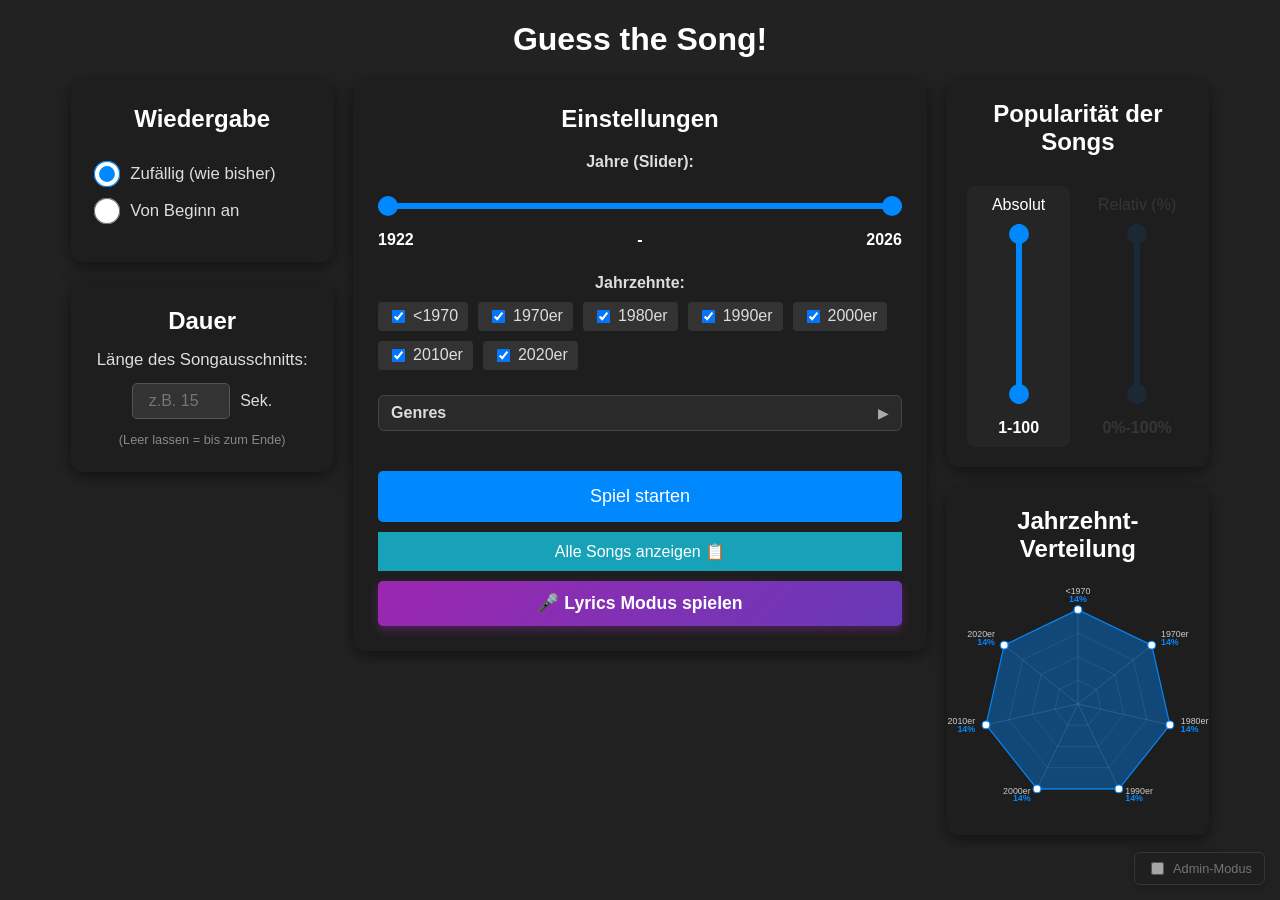
==== commit 5a0597e0: "Lyrics mode FERTIG / Dateistruktur aufgeräumt intrumental tipp hinzugefügt dashboard etwas neu angeo" ====
--- a/index.html
+++ b/index.html
@@ -67,12 +67,16 @@
             </div>
 
             <div class="filter-group">
-                <label>Genre:</label>
-                <div id="genre-filters" class="checkbox-group"></div>
-            </div>
-
-            <div class="filter-group">
-                <label><input type="checkbox" id="admin-mode-toggle"> Admin-Modus aktivieren</label>
+                <div id="genre-toggle-header" onclick="toggleGenreAccordion()" class="genre-accordion-header">
+                    <div>
+                        <span style="font-weight: bold; color: #ddd;">Genres</span>
+                        <span id="genre-selected-badge" style="font-size: 0.85em; color: #0088ff; margin-left: 8px; display: none;"></span>
+                    </div>
+                    <span id="genre-toggle-icon" class="genre-toggle-arrow">▶</span>
+                </div>
+                <div id="genre-filters-wrapper" class="genre-accordion-content hidden">
+                    <div id="genre-filters" class="checkbox-group"></div>
+                </div>
             </div>
 
             <button id="apply-filters-btn" onclick="applyFiltersAndStart()" disabled style="margin-bottom: 10px; margin-top: 10px;">Lade Songs...</button>
@@ -175,10 +179,12 @@
                 <button onclick="revealLyrics(true)" style="background-color: #6c757d;">Auflösen</button>
             </div>
 
-            <div>
-                <button onclick="zeigeLyricsBuchstabe('interpret')" style="background-color: #ffc107; color: black; margin-right: 5px;">🔤 Interpret-Tipp</button>
+            <div style="display: flex; justify-content: center; gap: 8px; flex-wrap: wrap;">
+                <button onclick="zeigeLyricsBuchstabe('interpret')" style="background-color: #ffc107; color: black;">🔤 Interpret-Tipp</button>
                 <button onclick="zeigeLyricsBuchstabe('titel')" style="background-color: #ffc107; color: black;">🔤 Titel-Tipp</button>
-            </div>
+                <button id="lyrics-btn-instrumental" onclick="starteLyricsInstrumentalTipp()" style="background-color: #9c27b0; color: white;">🎷 Instrumental-Tipp</button>
+            </div>
+            <p id="lyrics-instrumental-info" style="font-size: 0.9em; color: #ce93d8; margin: 6px 0 0 0; min-height: 18px;"></p>
         </div>
     </div>
 
@@ -251,6 +257,11 @@
         </div>
     </div>
 
+    <!-- Admin-Modus Toggle ganz unten rechts -->
+    <div id="admin-mode-corner">
+        <label><input type="checkbox" id="admin-mode-toggle"> Admin-Modus</label>
+    </div>
+
     <script src="https://sdk.scdn.co/spotify-player.js"></script>
     <script src="config.js"></script>
     <script src="spotify.js"></script>
--- a/style.css
+++ b/style.css
@@ -68,6 +68,7 @@
 .center-panel {
     flex: 2; /* Nimmt doppelt so viel Platz ein wie die Seiten */
     min-width: 400px;
+    align-self: flex-start;
 }
 
 .settings-panel {
@@ -113,6 +114,49 @@
     margin-bottom: 10px;
     font-weight: bold;
     color: #ddd;
+}
+
+.genre-accordion-header {
+    display: flex;
+    justify-content: space-between;
+    align-items: center;
+    background: #2a2a2a;
+    border: 1px solid #444;
+    padding: 8px 12px;
+    border-radius: 6px;
+    cursor: pointer;
+    transition: background 0.2s, border-color 0.2s;
+    user-select: none;
+    margin-bottom: 5px;
+}
+
+.genre-accordion-header:hover {
+    background: #383838;
+    border-color: #666;
+}
+
+.genre-toggle-arrow {
+    color: #aaa;
+    font-size: 0.9em;
+    transition: transform 0.2s ease, color 0.2s;
+}
+
+.genre-accordion-header:hover .genre-toggle-arrow {
+    color: #fff;
+}
+
+.genre-toggle-arrow.open {
+    transform: rotate(90deg);
+}
+
+.genre-accordion-content {
+    margin-top: 10px;
+    padding: 10px;
+    background: #1e1e1e;
+    border-radius: 6px;
+    border: 1px solid #333;
+    max-height: 250px;
+    overflow-y: auto;
 }
 
 .checkbox-group {
@@ -570,4 +614,39 @@
 @keyframes fadeIn {
     from { opacity: 0; transform: translateY(8px); }
     to { opacity: 1; transform: translateY(0); }
+}
+
+/* Admin-Modus Toggle ganz unten rechts */
+#admin-mode-corner {
+    position: fixed;
+    bottom: 15px;
+    right: 15px;
+    z-index: 1000;
+    background: rgba(30, 30, 30, 0.85);
+    border: 1px solid #444;
+    padding: 6px 12px;
+    border-radius: 6px;
+    box-shadow: 0 2px 10px rgba(0, 0, 0, 0.4);
+    opacity: 0.6;
+    transition: opacity 0.2s, background 0.2s;
+}
+
+#admin-mode-corner:hover {
+    opacity: 1;
+    background: #2a2a2a;
+}
+
+#admin-mode-corner label {
+    font-size: 0.8em;
+    color: #aaa;
+    cursor: pointer;
+    display: flex;
+    align-items: center;
+    gap: 6px;
+    user-select: none;
+}
+
+#admin-mode-corner input[type="checkbox"] {
+    cursor: pointer;
+    width: auto;
 }
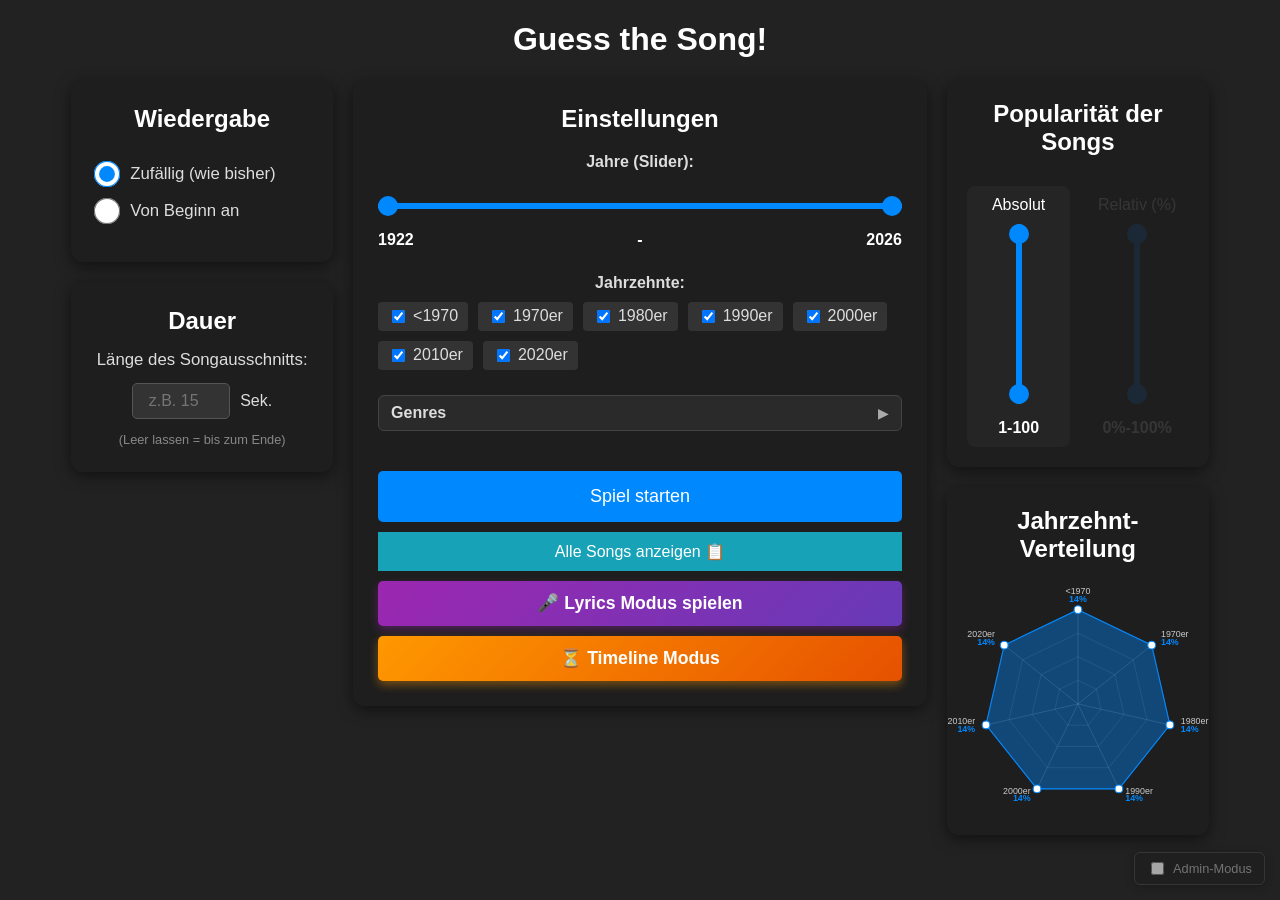
==== commit 3014b21c: "Initial Commit für Timeline Modus WIP" ====
--- a/index.html
+++ b/index.html
@@ -81,7 +81,8 @@
 
             <button id="apply-filters-btn" onclick="applyFiltersAndStart()" disabled style="margin-bottom: 10px; margin-top: 10px;">Lade Songs...</button>
             <button onclick="showSongList()" style="background-color: #17a2b8; width: 100%; margin-bottom: 10px;">Alle Songs anzeigen 📋</button>
-            <button id="start-lyrics-btn" onclick="startLyricsMode()" style="background: linear-gradient(135deg, #9c27b0, #673ab7); width: 100%; font-size: 1.1em; font-weight: bold; border-radius: 5px; padding: 12px; box-shadow: 0 4px 10px rgba(156, 39, 176, 0.4);">🎤 Lyrics Modus spielen</button>
+            <button id="start-lyrics-btn" onclick="startLyricsMode()" style="background: linear-gradient(135deg, #9c27b0, #673ab7); width: 100%; font-size: 1.1em; font-weight: bold; border-radius: 5px; padding: 12px; margin-bottom: 10px; box-shadow: 0 4px 10px rgba(156, 39, 176, 0.4);">🎤 Lyrics Modus spielen</button>
+            <button id="start-timeline-btn" onclick="openTimelineDashboard()" style="background: linear-gradient(135deg, #ff9800, #e65100); width: 100%; font-size: 1.1em; font-weight: bold; border-radius: 5px; padding: 12px; box-shadow: 0 4px 10px rgba(255, 152, 0, 0.4);">⏳ Timeline Modus</button>
         </div>
 
         <div class="right-side-column">
@@ -185,6 +186,148 @@
                 <button id="lyrics-btn-instrumental" onclick="starteLyricsInstrumentalTipp()" style="background-color: #9c27b0; color: white;">🎷 Instrumental-Tipp</button>
             </div>
             <p id="lyrics-instrumental-info" style="font-size: 0.9em; color: #ce93d8; margin: 6px 0 0 0; min-height: 18px;"></p>
+        </div>
+    </div>
+
+    <!-- TIMELINE SUB-DASHBOARD SCREEN -->
+    <div id="timeline-dashboard-screen" class="hidden">
+        <div class="timeline-dash-topbar">
+            <button onclick="closeTimelineDashboard()" class="tl-back-btn">🏠 Hauptdashboard</button>
+            <span id="timeline-filter-pool-badge" class="tl-pool-badge">-- Songs im Filter-Pool</span>
+        </div>
+
+        <h2 class="tl-dash-title">⏳ Timeline Modus</h2>
+        <p class="tl-dash-subtitle">Höre den Song und ordne ihn per Drag &amp; Drop an der richtigen Stelle im Zeitstrahl ein!</p>
+
+        <!-- Einfachauswahl Schwierigkeitsgrad -->
+        <div class="settings-panel tl-difficulty-panel">
+            <h3>Schwierigkeitsgrad</h3>
+            <div class="tl-difficulty-options">
+                <label class="tl-diff-card active" id="tl-diff-label-standard">
+                    <input type="radio" name="tl-difficulty" value="standard" checked onchange="updateTimelineDifficultyUI()">
+                    <div class="tl-diff-title">⭐ Standard</div>
+                    <div class="tl-diff-desc">Ordne Songs nach ihrem Erscheinungsjahr im Zeitstrahl ein.</div>
+                </label>
+                <label class="tl-diff-card" id="tl-diff-label-profi">
+                    <input type="radio" name="tl-difficulty" value="profi" onchange="updateTimelineDifficultyUI()">
+                    <div class="tl-diff-title">🔥 Profi <span class="tl-placeholder-tag">Platzhalter</span></div>
+                    <div class="tl-diff-desc">Erweiterte Regeln (in Planung – aktuell Standard-Regelwerk).</div>
+                </label>
+                <label class="tl-diff-card" id="tl-diff-label-experte">
+                    <input type="radio" name="tl-difficulty" value="experte" onchange="updateTimelineDifficultyUI()">
+                    <div class="tl-diff-title">💎 Experte <span class="tl-placeholder-tag">Platzhalter</span></div>
+                    <div class="tl-diff-desc">Maximale Herausforderung (in Planung – aktuell Standard-Regelwerk).</div>
+                </label>
+            </div>
+        </div>
+
+        <!-- Auswahl der 2 Timeline-Modi -->
+        <div class="tl-modes-grid">
+            <div class="settings-panel tl-mode-card">
+                <div class="tl-mode-icon">🏆</div>
+                <h3>Challenge Modus</h3>
+                <p class="tl-mode-text">
+                    Überstehe <strong>10 Runden</strong>! Du startest mit einer Referenzkarte auf dem Zeitstrahl und musst 10 Songs nacheinander fehlerfrei einordnen.
+                    <br><br>
+                    <span style="color: #ff8a80;">⚠️ Bei einem einzigen Fehler ist die Challenge verloren!</span>
+                </p>
+                <button onclick="startTimelineGame('challenge')" class="tl-start-mode-btn challenge-btn">🏆 Challenge starten (10 Runden)</button>
+            </div>
+
+            <div class="settings-panel tl-mode-card">
+                <div class="tl-mode-icon">♾️</div>
+                <h3>Endlos Modus</h3>
+                <p class="tl-mode-text">
+                    Baue deinen Zeitstrahl endlos auf! Es bleiben immer die <strong>letzten 10 eingeordneten Songs</strong> auf dem Zeitstrahl.
+                    <br><br>
+                    <span style="color: #80d8ff;">💡 Bei Fehlern erhältst du einen Pfeil-Tipp (älter/jünger) und darfst weiterprobieren!</span>
+                </p>
+                <button onclick="startTimelineGame('endless')" class="tl-start-mode-btn endless-btn">♾️ Endlos-Modus starten</button>
+            </div>
+        </div>
+    </div>
+
+    <!-- TIMELINE GAME SCREEN -->
+    <div id="timeline-game-screen" class="hidden">
+        <!-- Obere Status- und Navigationsleiste -->
+        <div class="tl-game-header">
+            <div class="tl-header-left">
+                <button onclick="returnToTimelineDashboard()" class="tl-back-btn">🔙 Timeline-Dashboard</button>
+                <button id="tl-end-endless-btn" onclick="finishEndlessTimeline()" class="tl-end-btn hidden">🏁 Modus beenden</button>
+            </div>
+
+            <div class="tl-header-center">
+                <span id="tl-mode-badge" class="tl-badge">🏆 Challenge</span>
+                <span id="tl-diff-badge" class="tl-badge secondary">Standard</span>
+            </div>
+
+            <div class="tl-header-right" id="tl-stats-bar">
+                <!-- Dynamisch befüllt je nach Challenge / Endlos -->
+            </div>
+        </div>
+
+        <!-- Oberer mittlerer Bereich: Zu erratende Karte / Feedback / Rundenende -->
+        <div class="tl-upper-stage">
+            <!-- Mystery Card Box (während des Ratens sichtbar) -->
+            <div id="tl-mystery-stage" class="tl-mystery-stage">
+                <div class="tl-mystery-instructions" id="tl-mystery-instructions">
+                    Ziehe die Karte an die passende Stelle im Zeitstrahl!
+                </div>
+
+                <div class="tl-mystery-row">
+                    <div id="timeline-mystery-card" class="tl-mystery-card" draggable="true" title="Ziehe mich in den Zeitstrahl unten!">
+                        <div class="tl-mystery-cover">
+                            <span class="tl-mystery-qmark">?</span>
+                            <div class="tl-sound-wave" id="tl-sound-wave">
+                                <span></span><span></span><span></span><span></span>
+                            </div>
+                        </div>
+                        <div class="tl-mystery-label">Welches Erscheinungsjahr?</div>
+                        <div class="tl-mystery-drag-hint">✋ Drag &amp; Drop</div>
+                    </div>
+
+                    <div class="tl-audio-side-controls">
+                        <button onclick="replayTimelineSong()" class="tl-audio-btn" title="Song erneut abspielen">🔄 Song neu abspielen</button>
+                        <button onclick="toggleTimelinePause()" id="tl-pause-btn" class="tl-audio-btn secondary" title="Musik pausieren">⏸️ Pause</button>
+                        <div id="tl-admin-hint" class="tl-admin-hint hidden"></div>
+                    </div>
+                </div>
+            </div>
+
+            <!-- Feedback-Banner (für Pfeil-Tipp im Endlos-Modus oder Statusmeldungen) -->
+            <div id="tl-feedback-banner" class="tl-feedback-banner hidden"></div>
+
+            <!-- Runden-Erfolg / Weiter-Button (nach korrektem Ablegen) -->
+            <div id="tl-round-success-box" class="tl-round-action-box hidden">
+                <div id="tl-round-success-text" class="tl-success-headline"></div>
+                <button id="tl-next-round-btn" onclick="nextTimelineRound()" class="tl-next-btn">Nächster Song ⏩ <span style="font-size:0.8em; opacity:0.8;">(Enter)</span></button>
+            </div>
+
+            <!-- Spielende / Zusammenfassung (Challenge gewonnen/verloren oder Endlos beendet) -->
+            <div id="tl-gameover-box" class="tl-gameover-box hidden">
+                <h3 id="tl-gameover-title"></h3>
+                <div id="tl-gameover-details"></div>
+                <div class="tl-gameover-actions">
+                    <button id="tl-restart-btn" onclick="restartCurrentTimelineMode()" class="tl-next-btn">🔄 Neue Runde starten</button>
+                    <button onclick="returnToTimelineDashboard()" class="tl-back-btn large">🏠 Zum Timeline-Dashboard</button>
+                </div>
+            </div>
+        </div>
+
+        <!-- Unterer Bereich: Dynamischer Zeitstrahl -->
+        <div class="tl-board-section">
+            <div class="tl-axis-labels">
+                <span>◄ Älter (Früher)</span>
+                <span id="tl-cards-count-label">1 Karte auf dem Zeitstrahl</span>
+                <span>Jünger (Später) ►</span>
+            </div>
+
+            <div id="timeline-board-wrapper" class="tl-board-wrapper">
+                <div class="tl-axis-line"></div>
+                <div id="timeline-track" class="tl-track">
+                    <!-- Dynamisch gerenderte Timeline-Karten + Drop-Indikator -->
+                </div>
+            </div>
         </div>
     </div>
 
@@ -268,6 +411,7 @@
     <script src="radar.js"></script>
     <script src="script.js"></script>
     <script src="lyrics-game.js"></script>
+    <script src="timeline-game.js"></script>
     <script src="ki-tipps.js"></script>
 </body>
 </html>
--- a/style.css
+++ b/style.css
@@ -1,652 +1,1464 @@
-body { font-family: sans-serif; text-align: center; background: #222; color: white; }
-
-/* Container für den Player und das Overlay */
-#player-container {
-    position: relative;
-    width: 640px;
-    height: 360px;
-    margin: 20px auto;
-    background: #000;
-}
-
-/* Das eigentliche YouTube Video (wird von JS hier rein geladen) */
-#player { width: 100%; height: 100%; }
-
-/* Das Album Cover (Audio Modus) */
-#cover-art {
-    width: 100%;
-    height: 100%;
-    object-fit: contain;
-    display: block;
-}
-
-/* Der "Vorhang", der das Video verdeckt */
-#curtain {
-    position: absolute;
-    top: 0; left: 0;
-    width: 100%; height: 100%;
-    background: #333;
-    display: flex;
-    align-items: center;
-    justify-content: center;
-    font-size: 24px;
-    z-index: 10; /* Muss über dem Player liegen */
-}
-
-.hidden { display: none !important; }
-
-input { padding: 10px; font-size: 16px; width: 300px; }
-button { padding: 10px 20px; font-size: 16px; cursor: pointer; background: #ff0055; color: white; border: none; }
-#status { margin: 20px; font-size: 1.2em; }
-
-/* --- Start Screen --- */
-/* --- DASHBOARD LAYOUT (3 Spalten) --- */
-#start-screen {
-    display: flex;
-    justify-content: center;
-    align-items: stretch;
-    gap: 20px;
-    background: transparent !important;
-    padding: 0 !important;
-    box-shadow: none !important;
-    max-width: 95%; /* Etwas breiter für 3 Spalten */
-    margin: 0 auto;
-    flex-wrap: wrap; 
-}
-
-/* Linke und Rechte Spalte */
-.left-side-column, .right-side-column {
-    display: flex;
-    flex-direction: column;
-    gap: 20px;
-    flex: 1; /* Nehmen jeweils 1 Teil des Platzes ein */
-    min-width: 250px;
-    max-width: 350px; 
-}
-
-/* Mittlere Spalte (Hauptfilter) */
-.center-panel {
-    flex: 2; /* Nimmt doppelt so viel Platz ein wie die Seiten */
-    min-width: 400px;
-    align-self: flex-start;
-}
-
-.settings-panel {
-    background: #1e1e1e; 
-    padding: 25px;
-    border-radius: 12px;
-    box-shadow: 0 4px 15px rgba(0, 0, 0, 0.5);
-    display: flex;
-    flex-direction: column;
-    box-sizing: border-box;
-}
-
-/* Styling für die neuen Wiedergabe-Optionen */
-.playback-options {
-    margin-top: 10px;
-}
-
-.playback-options label {
-    display: block;
-    margin-bottom: 15px;
-    cursor: pointer;
-    text-align: left;
-    font-size: 1.05em;
-    color: #ddd;
-}
-
-.playback-options input[type="radio"] {
-    margin-right: 10px;
-    transform: scale(1.2); /* Macht den Punkt minimal größer */
-}
-
-#start-screen h2 {
-    text-align: center;
-    margin-top: 0;
-}
-
-.filter-group {
-    margin-bottom: 25px;
-}
-
-.filter-group label {
-    display: block;
-    margin-bottom: 10px;
-    font-weight: bold;
-    color: #ddd;
-}
-
-.genre-accordion-header {
-    display: flex;
-    justify-content: space-between;
-    align-items: center;
-    background: #2a2a2a;
-    border: 1px solid #444;
-    padding: 8px 12px;
-    border-radius: 6px;
-    cursor: pointer;
-    transition: background 0.2s, border-color 0.2s;
-    user-select: none;
-    margin-bottom: 5px;
-}
-
-.genre-accordion-header:hover {
-    background: #383838;
-    border-color: #666;
-}
-
-.genre-toggle-arrow {
-    color: #aaa;
-    font-size: 0.9em;
-    transition: transform 0.2s ease, color 0.2s;
-}
-
-.genre-accordion-header:hover .genre-toggle-arrow {
-    color: #fff;
-}
-
-.genre-toggle-arrow.open {
-    transform: rotate(90deg);
-}
-
-.genre-accordion-content {
-    margin-top: 10px;
-    padding: 10px;
-    background: #1e1e1e;
-    border-radius: 6px;
-    border: 1px solid #333;
-    max-height: 250px;
-    overflow-y: auto;
-}
-
-.checkbox-group {
-    display: flex;
-    flex-wrap: wrap;
-    gap: 10px;
-}
-
-.checkbox-group label {
-    display: inline-flex;
-    align-items: center;
-    background: #333;
-    padding: 5px 10px;
-    border-radius: 4px;
-    font-weight: normal;
-    cursor: pointer;
-    margin-bottom: 0;
-}
-
-.checkbox-group input[type="checkbox"] {
-    margin-right: 8px;
-    width: auto;
-}
-
-#apply-filters-btn {
-    display: block;
-    width: 100%;
-    background: #0088ff;
-    padding: 15px;
-    font-size: 18px;
-    border-radius: 5px;
-    margin-top: 20px;
-}
-
-#apply-filters-btn:disabled {
-    background: #555;
-    cursor: not-allowed;
-}
-
-/* --- Custom Dual Range Slider --- */
-.range-slider {
-    position: relative;
-    width: 100%;
-    height: 30px;
-    margin-top: 20px;
-}
-
-.slider-track {
-    position: absolute;
-    left: 0;
-    width: 100%;
-    height: 6px;
-    background: #cce5ff;
-    top: 12px;
-    border-radius: 3px;
-    z-index: 1;
-}
-
-.slider-range {
-    position: absolute;
-    left: 0;
-    height: 6px;
-    background: #0088ff;
-    top: 12px;
-    border-radius: 3px;
-    z-index: 2;
-}
-
-.range-slider input[type="range"] {
-    position: absolute;
-    left: 0;
-    width: 100%;
-    -webkit-appearance: none;
-    appearance: none;
-    background: none;
-    pointer-events: none;
-    z-index: 3;
-    top: 0;
-    margin: 0;
-    padding: 0;
-    height: 30px;
-}
-
-/* The thumb must be pointer-events: auto to be draggable */
-.range-slider input[type="range"]::-webkit-slider-thumb {
-    pointer-events: auto;
-    -webkit-appearance: none;
-    appearance: none;
-    width: 20px;
-    height: 20px;
-    border-radius: 50%;
-    background: #0088ff;
-    cursor: pointer;
-}
-
-.range-slider input[type="range"]::-moz-range-thumb {
-    pointer-events: auto;
-    width: 20px;
-    height: 20px;
-    border-radius: 50%;
-    background: #0088ff;
-    cursor: pointer;
-    border: none;
-}
-
-.slider-values {
-    display: flex;
-    justify-content: space-between;
-    margin-top: 10px;
-    font-weight: bold;
-    color: #fff;
-}
-
-/* Bibliothek-Tabelle Design */
-#library-table {
-    width: 100%;
-    border-collapse: collapse;
-    margin-top: 10px;
-    background: #222;
-    color: white;
-    font-size: 0.9em;
-}
-#library-table th, #library-table td {
-    padding: 12px;
-    text-align: left;
-    border-bottom: 1px solid #333;
-}
-#library-table th {
-    background: #111;
-    position: sticky;
-    top: 0;
-    cursor: pointer;
-    user-select: none;
-}
-#library-table th:hover { background: #222; }
-#library-table tr:hover { background: #2a2a2a; }
-#song-search {
-    width: 100%;
-    padding: 12px;
-    margin-bottom: 15px;
-    background: #333;
-    border: 1px solid #444;
-    color: white;
-    border-radius: 5px;
-}
-
-/* --- GIF Vorhang Design --- */
-#curtain {
-    position: relative;
-    display: flex;
-    align-items: center;
-    justify-content: center;
-    overflow: hidden; /* Damit das GIF nicht über die runden Ecken ragt */
-    min-height: 250px; /* Oder wie groß deine Cover-Box auch immer ist */
-}
-
-#curtain-gif {
-    position: absolute;
-    top: 0;
-    left: 0;
-    width: 100%;
-    height: 100%;
-    object-fit: cover; /* Schneidet das GIF perfekt zu, ohne es zu stauchen */
-    z-index: 1;
-    opacity: 0.6; /* Macht das GIF etwas dunkler, damit man den Text gut lesen kann */
-}
-
-#curtain-text {
-    position: relative;
-    z-index: 2;
-    font-size: 1.5em;
-    font-weight: bold;
-    color: white;
-    text-shadow: 2px 2px 5px rgba(0,0,0,0.9); /* Starker Schatten für Lesbarkeit */
-}
-
-/* --- NEUES DASHBOARD LAYOUT (2 Boxen nebeneinander) --- */
-
-/* Der ursprüngliche start-screen wird zum unsichtbaren Wrapper */
-#start-screen {
-    display: flex;
-    justify-content: center;
-    align-items: stretch; /* Macht beide Boxen gleich hoch */
-    gap: 20px;
-    background: transparent !important; /* Überschreibt alte Hintergrundfarbe */
-    padding: 0 !important;
-    box-shadow: none !important;
-    max-width: 90%;
-    margin: 0 auto;
-    flex-wrap: wrap; /* Bricht auf Handys um */
-}
-
-.pop-panel {
-    min-width: 250px;
-    max-width: 500px;
-    max-height: 400px;
-    display: flex;
-    flex-direction: column;
-    align-items: center;
-    padding: 20px;
-    border-radius: 12px;
-}
-
-.pop-sliders-container {
-    display: flex;
-    gap: 15px;
-    justify-content: center;
-    width: 100%;
-    margin-top: 10px;
-    flex-grow: 1;
-}
-
-/* Container für EINEN vertikalen Slider */
-.vertical-slider-box {
-    display: flex;
-    flex-direction: column;
-    align-items: center;
-    justify-content: space-between;
-    cursor: pointer;
-    transition: opacity 0.3s ease;
-    padding: 10px;
-    border-radius: 8px;
-    background: rgba(255, 255, 255, 0.03);
-    flex: 1;
-}
-
-.vertical-slider-box:hover {
-    background: rgba(255, 255, 255, 0.08);
-}
-
-/* Die Verdunklung für den inaktiven Slider */
-.vertical-slider-box.dimmed {
-    opacity: 0.1;
-}
-
-/* Der Rotationstrick */
-.vertical-range-wrapper {
-    width: 180px; /* Länge des Sliders */
-    height: 30px;
-    transform: rotate(-90deg);
-    margin-top: 85px;
-    margin-bottom: 80px;
-    
-    /* --- NEU: Der Breiten-Fix --- */
-    /* Sagt dem Browser: "Ignoriere den waagerechten Platz, den der Slider vor der Drehung gebraucht hat!" */
-    margin-left: -75px; 
-    margin-right: -75px; 
-}
-
-/* Überschreibe das Verhalten für die range-inputs */
-.vertical-range-wrapper input[type="range"] {
-    position: absolute;
-    width: 100%;
-    pointer-events: none;
-}
-
-.vertical-range-wrapper input[type="range"]::-webkit-slider-thumb {
-    pointer-events: all;
-}
-
-/* Die Radar-Kachel etwas spezifischer stylen */
-.radar-panel {
-    min-width: 0 !important; 
-    display: flex;
-    flex-direction: column;
-    align-items: center;
-    padding: 20px;
-}
-
-.radar-container {
-    width: 100%;
-    display: flex;
-    flex-direction: column;
-    align-items: center;
-    margin-top: 10px;
-}
-
-/* Warnmeldung unter dem Radar */
-#radar-warning {
-    color: #ff4444;
-    font-size: 0.85em;
-    text-align: center;
-    margin-top: 15px;
-    background: rgba(255, 68, 68, 0.1);
-    padding: 8px;
-    border-radius: 5px;
-    border: 1px solid rgba(255, 68, 68, 0.3);
-}
-
-.playback-options label {
-    display: flex;
-    align-items: center; /* Zentriert Punkt und Text vertikal auf einer Linie */
-    justify-content: flex-start; /* Zwingt alles nach links */
-    margin-bottom: 15px;
-    cursor: pointer;
-    font-size: 1.05em;
-    color: #ddd;
-}
-
-.playback-options input[type="radio"] {
-    margin: 0;
-    margin-right: 12px;
-    width: 22px;  /* Macht den Auswahlpunkt schön groß */
-    height: 22px;
-    cursor: pointer;
-    accent-color: #0088ff; /* Färbt den Punkt passend zu deinen Slidern blau (in modernen Browsern) */
-}
-
-/* ==========================================
-   LYRICS MODE STYLING
-   ========================================== */
-#lyrics-mode-screen {
-    max-width: 680px;
-    margin: 0 auto;
-    padding: 20px;
-    box-sizing: border-box;
-}
-
-#lyrics-display-wrapper {
-    background: #181818;
-    border-radius: 12px;
-    border: 1px solid #333;
-    box-shadow: 0 8px 25px rgba(0, 0, 0, 0.6);
-    overflow: hidden;
-    margin: 0 auto 20px auto;
-    display: flex;
-    flex-direction: column;
-}
-
-.lyrics-expand-bar {
-    display: flex;
-    align-items: center;
-    justify-content: center;
-    gap: 8px;
-    padding: 8px 12px;
-    background: #252525;
-    flex-wrap: wrap;
-}
-
-.lyrics-expand-bar.top-bar {
-    border-bottom: 1px solid #333;
-}
-
-.lyrics-expand-bar.bottom-bar {
-    border-top: 1px solid #333;
-}
-
-.lyrics-tool-btn {
-    background: #383838;
-    color: #eee;
-    border: 1px solid #555;
-    border-radius: 5px;
-    padding: 6px 12px;
-    font-size: 0.85em;
-    cursor: pointer;
-    transition: background 0.15s, border-color 0.15s;
-}
-
-.lyrics-tool-btn:hover:not(:disabled) {
-    background: #4a4a4a;
-    border-color: #777;
-    color: white;
-}
-
-.lyrics-tool-btn:disabled {
-    opacity: 0.4;
-    cursor: not-allowed;
-}
-
-.lyrics-counter-badge {
-    font-size: 0.85em;
-    color: #aaa;
-    padding: 4px 10px;
-    background: #1e1e1e;
-    border-radius: 12px;
-    border: 1px solid #444;
-}
-
-.tag-toggle-btn {
-    background: #4a148c;
-    border-color: #7b1fa2;
-}
-
-.tag-toggle-btn:hover:not(:disabled) {
-    background: #6a1b9a;
-}
-
-#lyrics-display-content {
-    min-height: 180px;
-    max-height: 380px;
-    overflow-y: auto;
-    padding: 25px 20px;
-    font-size: 1.25em;
-    line-height: 1.8;
-    font-family: 'Segoe UI', Roboto, Helvetica, Arial, sans-serif;
-    color: #f5f5f5;
-    text-align: center;
-}
-
-.lyrics-rendered-block {
-    margin-bottom: 22px;
-}
-
-.lyrics-rendered-block:last-child {
-    margin-bottom: 5px;
-}
-
-.lyrics-block-tag {
-    display: inline-block;
-    font-size: 0.7em;
-    text-transform: uppercase;
-    letter-spacing: 1px;
-    font-weight: bold;
-    color: #ba68c8;
-    background: rgba(186, 104, 200, 0.15);
-    border: 1px solid rgba(186, 104, 200, 0.35);
-    padding: 2px 10px;
-    border-radius: 12px;
-    margin-bottom: 10px;
-}
-
-.lyrics-rendered-line {
-    margin: 4px 0;
-    transition: color 0.2s;
-}
-
-#lyrics-solution-box {
-    display: flex;
-    flex-direction: column;
-    align-items: center;
-    background: #1e1e1e;
-    padding: 20px;
-    border-radius: 12px;
-    border: 1px solid #444;
-    max-width: 400px;
-    margin: 0 auto 20px auto;
-    animation: fadeIn 0.3s ease-in;
-}
-
-#lyrics-cover-art {
-    width: 200px;
-    height: 200px;
-    border-radius: 8px;
-    box-shadow: 0 4px 15px rgba(0, 0, 0, 0.5);
-    margin-bottom: 12px;
-    object-fit: cover;
-}
-
-#lyrics-solution-info {
-    font-size: 1.15em;
-    line-height: 1.4;
-    color: white;
-}
-
-@keyframes fadeIn {
-    from { opacity: 0; transform: translateY(8px); }
-    to { opacity: 1; transform: translateY(0); }
-}
-
-/* Admin-Modus Toggle ganz unten rechts */
-#admin-mode-corner {
-    position: fixed;
-    bottom: 15px;
-    right: 15px;
-    z-index: 1000;
-    background: rgba(30, 30, 30, 0.85);
-    border: 1px solid #444;
-    padding: 6px 12px;
-    border-radius: 6px;
-    box-shadow: 0 2px 10px rgba(0, 0, 0, 0.4);
-    opacity: 0.6;
-    transition: opacity 0.2s, background 0.2s;
-}
-
-#admin-mode-corner:hover {
-    opacity: 1;
-    background: #2a2a2a;
-}
-
-#admin-mode-corner label {
-    font-size: 0.8em;
-    color: #aaa;
-    cursor: pointer;
-    display: flex;
-    align-items: center;
-    gap: 6px;
-    user-select: none;
-}
-
-#admin-mode-corner input[type="checkbox"] {
-    cursor: pointer;
-    width: auto;
-}+body { font-family: sans-serif; text-align: center; background: #222; color: white; }
+
+/* Container für den Player und das Overlay */
+#player-container {
+    position: relative;
+    width: 640px;
+    height: 360px;
+    margin: 20px auto;
+    background: #000;
+}
+
+/* Das eigentliche YouTube Video (wird von JS hier rein geladen) */
+#player { width: 100%; height: 100%; }
+
+/* Das Album Cover (Audio Modus) */
+#cover-art {
+    width: 100%;
+    height: 100%;
+    object-fit: contain;
+    display: block;
+}
+
+/* Der "Vorhang", der das Video verdeckt */
+#curtain {
+    position: absolute;
+    top: 0; left: 0;
+    width: 100%; height: 100%;
+    background: #333;
+    display: flex;
+    align-items: center;
+    justify-content: center;
+    font-size: 24px;
+    z-index: 10; /* Muss über dem Player liegen */
+}
+
+.hidden { display: none !important; }
+
+input { padding: 10px; font-size: 16px; width: 300px; }
+button { padding: 10px 20px; font-size: 16px; cursor: pointer; background: #ff0055; color: white; border: none; }
+#status { margin: 20px; font-size: 1.2em; }
+
+/* --- Start Screen --- */
+/* --- DASHBOARD LAYOUT (3 Spalten) --- */
+#start-screen {
+    display: flex;
+    justify-content: center;
+    align-items: stretch;
+    gap: 20px;
+    background: transparent !important;
+    padding: 0 !important;
+    box-shadow: none !important;
+    max-width: 95%; /* Etwas breiter für 3 Spalten */
+    margin: 0 auto;
+    flex-wrap: wrap; 
+}
+
+/* Linke und Rechte Spalte */
+.left-side-column, .right-side-column {
+    display: flex;
+    flex-direction: column;
+    gap: 20px;
+    flex: 1; /* Nehmen jeweils 1 Teil des Platzes ein */
+    min-width: 250px;
+    max-width: 350px; 
+}
+
+/* Mittlere Spalte (Hauptfilter) */
+.center-panel {
+    flex: 2; /* Nimmt doppelt so viel Platz ein wie die Seiten */
+    min-width: 400px;
+    align-self: flex-start;
+}
+
+.settings-panel {
+    background: #1e1e1e; 
+    padding: 25px;
+    border-radius: 12px;
+    box-shadow: 0 4px 15px rgba(0, 0, 0, 0.5);
+    display: flex;
+    flex-direction: column;
+    box-sizing: border-box;
+}
+
+/* Styling für die neuen Wiedergabe-Optionen */
+.playback-options {
+    margin-top: 10px;
+}
+
+.playback-options label {
+    display: block;
+    margin-bottom: 15px;
+    cursor: pointer;
+    text-align: left;
+    font-size: 1.05em;
+    color: #ddd;
+}
+
+.playback-options input[type="radio"] {
+    margin-right: 10px;
+    transform: scale(1.2); /* Macht den Punkt minimal größer */
+}
+
+#start-screen h2 {
+    text-align: center;
+    margin-top: 0;
+}
+
+.filter-group {
+    margin-bottom: 25px;
+}
+
+.filter-group label {
+    display: block;
+    margin-bottom: 10px;
+    font-weight: bold;
+    color: #ddd;
+}
+
+.genre-accordion-header {
+    display: flex;
+    justify-content: space-between;
+    align-items: center;
+    background: #2a2a2a;
+    border: 1px solid #444;
+    padding: 8px 12px;
+    border-radius: 6px;
+    cursor: pointer;
+    transition: background 0.2s, border-color 0.2s;
+    user-select: none;
+    margin-bottom: 5px;
+}
+
+.genre-accordion-header:hover {
+    background: #383838;
+    border-color: #666;
+}
+
+.genre-toggle-arrow {
+    color: #aaa;
+    font-size: 0.9em;
+    transition: transform 0.2s ease, color 0.2s;
+}
+
+.genre-accordion-header:hover .genre-toggle-arrow {
+    color: #fff;
+}
+
+.genre-toggle-arrow.open {
+    transform: rotate(90deg);
+}
+
+.genre-accordion-content {
+    margin-top: 10px;
+    padding: 10px;
+    background: #1e1e1e;
+    border-radius: 6px;
+    border: 1px solid #333;
+    max-height: 250px;
+    overflow-y: auto;
+}
+
+.checkbox-group {
+    display: flex;
+    flex-wrap: wrap;
+    gap: 10px;
+}
+
+.checkbox-group label {
+    display: inline-flex;
+    align-items: center;
+    background: #333;
+    padding: 5px 10px;
+    border-radius: 4px;
+    font-weight: normal;
+    cursor: pointer;
+    margin-bottom: 0;
+}
+
+.checkbox-group input[type="checkbox"] {
+    margin-right: 8px;
+    width: auto;
+}
+
+#apply-filters-btn {
+    display: block;
+    width: 100%;
+    background: #0088ff;
+    padding: 15px;
+    font-size: 18px;
+    border-radius: 5px;
+    margin-top: 20px;
+}
+
+#apply-filters-btn:disabled {
+    background: #555;
+    cursor: not-allowed;
+}
+
+/* --- Custom Dual Range Slider --- */
+.range-slider {
+    position: relative;
+    width: 100%;
+    height: 30px;
+    margin-top: 20px;
+}
+
+.slider-track {
+    position: absolute;
+    left: 0;
+    width: 100%;
+    height: 6px;
+    background: #cce5ff;
+    top: 12px;
+    border-radius: 3px;
+    z-index: 1;
+}
+
+.slider-range {
+    position: absolute;
+    left: 0;
+    height: 6px;
+    background: #0088ff;
+    top: 12px;
+    border-radius: 3px;
+    z-index: 2;
+}
+
+.range-slider input[type="range"] {
+    position: absolute;
+    left: 0;
+    width: 100%;
+    -webkit-appearance: none;
+    appearance: none;
+    background: none;
+    pointer-events: none;
+    z-index: 3;
+    top: 0;
+    margin: 0;
+    padding: 0;
+    height: 30px;
+}
+
+/* The thumb must be pointer-events: auto to be draggable */
+.range-slider input[type="range"]::-webkit-slider-thumb {
+    pointer-events: auto;
+    -webkit-appearance: none;
+    appearance: none;
+    width: 20px;
+    height: 20px;
+    border-radius: 50%;
+    background: #0088ff;
+    cursor: pointer;
+}
+
+.range-slider input[type="range"]::-moz-range-thumb {
+    pointer-events: auto;
+    width: 20px;
+    height: 20px;
+    border-radius: 50%;
+    background: #0088ff;
+    cursor: pointer;
+    border: none;
+}
+
+.slider-values {
+    display: flex;
+    justify-content: space-between;
+    margin-top: 10px;
+    font-weight: bold;
+    color: #fff;
+}
+
+/* Bibliothek-Tabelle Design */
+#library-table {
+    width: 100%;
+    border-collapse: collapse;
+    margin-top: 10px;
+    background: #222;
+    color: white;
+    font-size: 0.9em;
+}
+#library-table th, #library-table td {
+    padding: 12px;
+    text-align: left;
+    border-bottom: 1px solid #333;
+}
+#library-table th {
+    background: #111;
+    position: sticky;
+    top: 0;
+    cursor: pointer;
+    user-select: none;
+}
+#library-table th:hover { background: #222; }
+#library-table tr:hover { background: #2a2a2a; }
+#song-search {
+    width: 100%;
+    padding: 12px;
+    margin-bottom: 15px;
+    background: #333;
+    border: 1px solid #444;
+    color: white;
+    border-radius: 5px;
+}
+
+/* --- GIF Vorhang Design --- */
+#curtain {
+    position: relative;
+    display: flex;
+    align-items: center;
+    justify-content: center;
+    overflow: hidden; /* Damit das GIF nicht über die runden Ecken ragt */
+    min-height: 250px; /* Oder wie groß deine Cover-Box auch immer ist */
+}
+
+#curtain-gif {
+    position: absolute;
+    top: 0;
+    left: 0;
+    width: 100%;
+    height: 100%;
+    object-fit: cover; /* Schneidet das GIF perfekt zu, ohne es zu stauchen */
+    z-index: 1;
+    opacity: 0.6; /* Macht das GIF etwas dunkler, damit man den Text gut lesen kann */
+}
+
+#curtain-text {
+    position: relative;
+    z-index: 2;
+    font-size: 1.5em;
+    font-weight: bold;
+    color: white;
+    text-shadow: 2px 2px 5px rgba(0,0,0,0.9); /* Starker Schatten für Lesbarkeit */
+}
+
+/* --- NEUES DASHBOARD LAYOUT (2 Boxen nebeneinander) --- */
+
+/* Der ursprüngliche start-screen wird zum unsichtbaren Wrapper */
+#start-screen {
+    display: flex;
+    justify-content: center;
+    align-items: stretch; /* Macht beide Boxen gleich hoch */
+    gap: 20px;
+    background: transparent !important; /* Überschreibt alte Hintergrundfarbe */
+    padding: 0 !important;
+    box-shadow: none !important;
+    max-width: 90%;
+    margin: 0 auto;
+    flex-wrap: wrap; /* Bricht auf Handys um */
+}
+
+.pop-panel {
+    min-width: 250px;
+    max-width: 500px;
+    max-height: 400px;
+    display: flex;
+    flex-direction: column;
+    align-items: center;
+    padding: 20px;
+    border-radius: 12px;
+}
+
+.pop-sliders-container {
+    display: flex;
+    gap: 15px;
+    justify-content: center;
+    width: 100%;
+    margin-top: 10px;
+    flex-grow: 1;
+}
+
+/* Container für EINEN vertikalen Slider */
+.vertical-slider-box {
+    display: flex;
+    flex-direction: column;
+    align-items: center;
+    justify-content: space-between;
+    cursor: pointer;
+    transition: opacity 0.3s ease;
+    padding: 10px;
+    border-radius: 8px;
+    background: rgba(255, 255, 255, 0.03);
+    flex: 1;
+}
+
+.vertical-slider-box:hover {
+    background: rgba(255, 255, 255, 0.08);
+}
+
+/* Die Verdunklung für den inaktiven Slider */
+.vertical-slider-box.dimmed {
+    opacity: 0.1;
+}
+
+/* Der Rotationstrick */
+.vertical-range-wrapper {
+    width: 180px; /* Länge des Sliders */
+    height: 30px;
+    transform: rotate(-90deg);
+    margin-top: 85px;
+    margin-bottom: 80px;
+    
+    /* --- NEU: Der Breiten-Fix --- */
+    /* Sagt dem Browser: "Ignoriere den waagerechten Platz, den der Slider vor der Drehung gebraucht hat!" */
+    margin-left: -75px; 
+    margin-right: -75px; 
+}
+
+/* Überschreibe das Verhalten für die range-inputs */
+.vertical-range-wrapper input[type="range"] {
+    position: absolute;
+    width: 100%;
+    pointer-events: none;
+}
+
+.vertical-range-wrapper input[type="range"]::-webkit-slider-thumb {
+    pointer-events: all;
+}
+
+/* Die Radar-Kachel etwas spezifischer stylen */
+.radar-panel {
+    min-width: 0 !important; 
+    display: flex;
+    flex-direction: column;
+    align-items: center;
+    padding: 20px;
+}
+
+.radar-container {
+    width: 100%;
+    display: flex;
+    flex-direction: column;
+    align-items: center;
+    margin-top: 10px;
+}
+
+/* Warnmeldung unter dem Radar */
+#radar-warning {
+    color: #ff4444;
+    font-size: 0.85em;
+    text-align: center;
+    margin-top: 15px;
+    background: rgba(255, 68, 68, 0.1);
+    padding: 8px;
+    border-radius: 5px;
+    border: 1px solid rgba(255, 68, 68, 0.3);
+}
+
+.playback-options label {
+    display: flex;
+    align-items: center; /* Zentriert Punkt und Text vertikal auf einer Linie */
+    justify-content: flex-start; /* Zwingt alles nach links */
+    margin-bottom: 15px;
+    cursor: pointer;
+    font-size: 1.05em;
+    color: #ddd;
+}
+
+.playback-options input[type="radio"] {
+    margin: 0;
+    margin-right: 12px;
+    width: 22px;  /* Macht den Auswahlpunkt schön groß */
+    height: 22px;
+    cursor: pointer;
+    accent-color: #0088ff; /* Färbt den Punkt passend zu deinen Slidern blau (in modernen Browsern) */
+}
+
+/* ==========================================
+   LYRICS MODE STYLING
+   ========================================== */
+#lyrics-mode-screen {
+    max-width: 680px;
+    margin: 0 auto;
+    padding: 20px;
+    box-sizing: border-box;
+}
+
+#lyrics-display-wrapper {
+    background: #181818;
+    border-radius: 12px;
+    border: 1px solid #333;
+    box-shadow: 0 8px 25px rgba(0, 0, 0, 0.6);
+    overflow: hidden;
+    margin: 0 auto 20px auto;
+    display: flex;
+    flex-direction: column;
+}
+
+.lyrics-expand-bar {
+    display: flex;
+    align-items: center;
+    justify-content: center;
+    gap: 8px;
+    padding: 8px 12px;
+    background: #252525;
+    flex-wrap: wrap;
+}
+
+.lyrics-expand-bar.top-bar {
+    border-bottom: 1px solid #333;
+}
+
+.lyrics-expand-bar.bottom-bar {
+    border-top: 1px solid #333;
+}
+
+.lyrics-tool-btn {
+    background: #383838;
+    color: #eee;
+    border: 1px solid #555;
+    border-radius: 5px;
+    padding: 6px 12px;
+    font-size: 0.85em;
+    cursor: pointer;
+    transition: background 0.15s, border-color 0.15s;
+}
+
+.lyrics-tool-btn:hover:not(:disabled) {
+    background: #4a4a4a;
+    border-color: #777;
+    color: white;
+}
+
+.lyrics-tool-btn:disabled {
+    opacity: 0.4;
+    cursor: not-allowed;
+}
+
+.lyrics-counter-badge {
+    font-size: 0.85em;
+    color: #aaa;
+    padding: 4px 10px;
+    background: #1e1e1e;
+    border-radius: 12px;
+    border: 1px solid #444;
+}
+
+.tag-toggle-btn {
+    background: #4a148c;
+    border-color: #7b1fa2;
+}
+
+.tag-toggle-btn:hover:not(:disabled) {
+    background: #6a1b9a;
+}
+
+#lyrics-display-content {
+    min-height: 180px;
+    max-height: 380px;
+    overflow-y: auto;
+    padding: 25px 20px;
+    font-size: 1.25em;
+    line-height: 1.8;
+    font-family: 'Segoe UI', Roboto, Helvetica, Arial, sans-serif;
+    color: #f5f5f5;
+    text-align: center;
+}
+
+.lyrics-rendered-block {
+    margin-bottom: 22px;
+}
+
+.lyrics-rendered-block:last-child {
+    margin-bottom: 5px;
+}
+
+.lyrics-block-tag {
+    display: inline-block;
+    font-size: 0.7em;
+    text-transform: uppercase;
+    letter-spacing: 1px;
+    font-weight: bold;
+    color: #ba68c8;
+    background: rgba(186, 104, 200, 0.15);
+    border: 1px solid rgba(186, 104, 200, 0.35);
+    padding: 2px 10px;
+    border-radius: 12px;
+    margin-bottom: 10px;
+}
+
+.lyrics-rendered-line {
+    margin: 4px 0;
+    transition: color 0.2s;
+}
+
+#lyrics-solution-box {
+    display: flex;
+    flex-direction: column;
+    align-items: center;
+    background: #1e1e1e;
+    padding: 20px;
+    border-radius: 12px;
+    border: 1px solid #444;
+    max-width: 400px;
+    margin: 0 auto 20px auto;
+    animation: fadeIn 0.3s ease-in;
+}
+
+#lyrics-cover-art {
+    width: 200px;
+    height: 200px;
+    border-radius: 8px;
+    box-shadow: 0 4px 15px rgba(0, 0, 0, 0.5);
+    margin-bottom: 12px;
+    object-fit: cover;
+}
+
+#lyrics-solution-info {
+    font-size: 1.15em;
+    line-height: 1.4;
+    color: white;
+}
+
+@keyframes fadeIn {
+    from { opacity: 0; transform: translateY(8px); }
+    to { opacity: 1; transform: translateY(0); }
+}
+
+/* Admin-Modus Toggle ganz unten rechts */
+#admin-mode-corner {
+    position: fixed;
+    bottom: 15px;
+    right: 15px;
+    z-index: 1000;
+    background: rgba(30, 30, 30, 0.85);
+    border: 1px solid #444;
+    padding: 6px 12px;
+    border-radius: 6px;
+    box-shadow: 0 2px 10px rgba(0, 0, 0, 0.4);
+    opacity: 0.6;
+    transition: opacity 0.2s, background 0.2s;
+}
+
+#admin-mode-corner:hover {
+    opacity: 1;
+    background: #2a2a2a;
+}
+
+#admin-mode-corner label {
+    font-size: 0.8em;
+    color: #aaa;
+    cursor: pointer;
+    display: flex;
+    align-items: center;
+    gap: 6px;
+    user-select: none;
+}
+
+#admin-mode-corner input[type="checkbox"] {
+    cursor: pointer;
+    width: auto;
+}
+
+
+/* ==========================================
+   TIMELINE SUB-DASHBOARD & GAME MODE STYLING
+   ========================================== */
+
+#timeline-dashboard-screen {
+    max-width: 920px;
+    margin: 0 auto;
+    padding: 15px 20px 40px 20px;
+    box-sizing: border-box;
+}
+
+.timeline-dash-topbar {
+    display: flex;
+    justify-content: space-between;
+    align-items: center;
+    margin-bottom: 10px;
+    flex-wrap: wrap;
+    gap: 10px;
+}
+
+.tl-back-btn {
+    background: #495057;
+    color: white;
+    border: 1px solid #6c757d;
+    border-radius: 6px;
+    padding: 7px 14px;
+    font-size: 0.9em;
+    cursor: pointer;
+    transition: background 0.2s, transform 0.15s;
+}
+
+.tl-back-btn:hover {
+    background: #5a6268;
+    transform: translateY(-1px);
+}
+
+.tl-back-btn.large {
+    padding: 11px 20px;
+    font-size: 1em;
+}
+
+.tl-pool-badge {
+    background: rgba(255, 152, 0, 0.15);
+    color: #ffb74d;
+    border: 1px solid rgba(255, 152, 0, 0.4);
+    padding: 5px 12px;
+    border-radius: 20px;
+    font-size: 0.85em;
+    font-weight: bold;
+}
+
+.tl-dash-title {
+    margin: 5px 0 6px 0;
+    font-size: 2em;
+    color: #ffa726;
+    text-shadow: 0 2px 10px rgba(255, 152, 0, 0.25);
+}
+
+.tl-dash-subtitle {
+    margin: 0 0 22px 0;
+    color: #bbb;
+    font-size: 1.05em;
+}
+
+/* --- Schwierigkeitsgrad Auswahl --- */
+.tl-difficulty-panel {
+    margin-bottom: 22px;
+    padding: 20px;
+}
+
+.tl-difficulty-panel h3 {
+    margin: 0 0 14px 0;
+    color: #eee;
+    font-size: 1.2em;
+}
+
+.tl-difficulty-options {
+    display: grid;
+    grid-template-columns: repeat(auto-fit, minmax(220px, 1fr));
+    gap: 14px;
+}
+
+.tl-diff-card {
+    position: relative;
+    display: flex;
+    flex-direction: column;
+    align-items: flex-start;
+    text-align: left;
+    background: #282828;
+    border: 2px solid #3d3d3d;
+    border-radius: 10px;
+    padding: 14px 16px;
+    cursor: pointer;
+    transition: border-color 0.2s, background 0.2s, box-shadow 0.2s;
+    user-select: none;
+}
+
+.tl-diff-card:hover {
+    background: #303030;
+    border-color: #666;
+}
+
+.tl-diff-card.active {
+    background: rgba(255, 152, 0, 0.12);
+    border-color: #ff9800;
+    box-shadow: 0 0 15px rgba(255, 152, 0, 0.2);
+}
+
+.tl-diff-card input[type="radio"] {
+    position: absolute;
+    opacity: 0;
+    width: 0;
+    height: 0;
+}
+
+.tl-diff-title {
+    font-weight: bold;
+    font-size: 1.08em;
+    color: #fff;
+    margin-bottom: 6px;
+    display: flex;
+    align-items: center;
+    gap: 8px;
+}
+
+.tl-placeholder-tag {
+    font-size: 0.7em;
+    font-weight: normal;
+    background: #444;
+    color: #ccc;
+    padding: 2px 7px;
+    border-radius: 10px;
+}
+
+.tl-diff-desc {
+    font-size: 0.86em;
+    color: #aaa;
+    line-height: 1.35;
+}
+
+/* --- 2 Spielmodi Karten --- */
+.tl-modes-grid {
+    display: grid;
+    grid-template-columns: repeat(auto-fit, minmax(300px, 1fr));
+    gap: 20px;
+}
+
+.tl-mode-card {
+    justify-content: space-between;
+    align-items: center;
+    text-align: center;
+    padding: 26px 22px;
+    border: 1px solid #333;
+    transition: transform 0.2s, border-color 0.2s;
+}
+
+.tl-mode-card:hover {
+    transform: translateY(-2px);
+    border-color: #555;
+}
+
+.tl-mode-icon {
+    font-size: 2.6em;
+    margin-bottom: 8px;
+}
+
+.tl-mode-card h3 {
+    margin: 0 0 10px 0;
+    font-size: 1.4em;
+    color: #fff;
+}
+
+.tl-mode-text {
+    color: #ccc;
+    font-size: 0.95em;
+    line-height: 1.5;
+    margin: 0 0 20px 0;
+}
+
+.tl-start-mode-btn {
+    width: 100%;
+    padding: 13px 18px;
+    font-size: 1.05em;
+    font-weight: bold;
+    border-radius: 8px;
+    border: none;
+    cursor: pointer;
+    color: white;
+    transition: filter 0.2s, transform 0.15s;
+}
+
+.tl-start-mode-btn:hover {
+    filter: brightness(1.1);
+    transform: translateY(-1px);
+}
+
+.tl-start-mode-btn.challenge-btn {
+    background: linear-gradient(135deg, #ff9800, #e65100);
+    box-shadow: 0 4px 12px rgba(255, 152, 0, 0.35);
+}
+
+.tl-start-mode-btn.endless-btn {
+    background: linear-gradient(135deg, #00acc1, #006064);
+    box-shadow: 0 4px 12px rgba(0, 172, 193, 0.35);
+}
+
+/* ==========================================
+   TIMELINE GAME SCREEN
+   ========================================== */
+#timeline-game-screen {
+    max-width: 98vw;
+    margin: 0 auto;
+    padding: 8px 16px 25px 16px;
+    box-sizing: border-box;
+    display: flex;
+    flex-direction: column;
+    gap: 14px;
+}
+
+.tl-game-header {
+    display: flex;
+    justify-content: space-between;
+    align-items: center;
+    background: #1a1a1a;
+    border: 1px solid #333;
+    border-radius: 10px;
+    padding: 10px 16px;
+    flex-wrap: wrap;
+    gap: 10px;
+}
+
+.tl-header-left, .tl-header-center, .tl-header-right {
+    display: flex;
+    align-items: center;
+    gap: 10px;
+    flex-wrap: wrap;
+}
+
+.tl-end-btn {
+    background: #d32f2f;
+    color: white;
+    border: none;
+    border-radius: 6px;
+    padding: 7px 14px;
+    font-size: 0.9em;
+    font-weight: bold;
+    cursor: pointer;
+    transition: background 0.2s;
+}
+
+.tl-end-btn:hover {
+    background: #f44336;
+}
+
+.tl-badge {
+    background: rgba(255, 152, 0, 0.18);
+    color: #ffb74d;
+    border: 1px solid rgba(255, 152, 0, 0.45);
+    padding: 5px 12px;
+    border-radius: 16px;
+    font-size: 0.9em;
+    font-weight: bold;
+}
+
+.tl-badge.secondary {
+    background: rgba(255, 255, 255, 0.08);
+    color: #ccc;
+    border-color: #444;
+}
+
+.tl-stat-pill {
+    background: #262626;
+    border: 1px solid #444;
+    padding: 5px 12px;
+    border-radius: 8px;
+    font-size: 0.92em;
+    color: #eee;
+    font-weight: 600;
+}
+
+.tl-stat-pill.highlight {
+    background: rgba(255, 152, 0, 0.15);
+    border-color: #ff9800;
+    color: #ffcc80;
+}
+
+/* --- Upper Stage (Mystery Card & Feedback) --- */
+.tl-upper-stage {
+    min-height: 220px;
+    display: flex;
+    flex-direction: column;
+    align-items: center;
+    justify-content: center;
+    gap: 12px;
+}
+
+.tl-mystery-stage {
+    display: flex;
+    flex-direction: column;
+    align-items: center;
+    gap: 10px;
+}
+
+.tl-mystery-instructions {
+    font-size: 1.05em;
+    color: #ddd;
+    font-weight: 500;
+}
+
+.tl-mystery-row {
+    display: flex;
+    align-items: center;
+    justify-content: center;
+    gap: 22px;
+    flex-wrap: wrap;
+}
+
+/* Die zu erratende Karte oben in der Mitte (etwas größer als Zeitstrahl-Karten) */
+.tl-mystery-card {
+    width: 155px;
+    background: linear-gradient(160deg, #2b2b2b, #1c1c1c);
+    border: 2px solid #ff9800;
+    border-radius: 12px;
+    padding: 10px;
+    box-sizing: border-box;
+    box-shadow: 0 8px 24px rgba(0, 0, 0, 0.6), 0 0 18px rgba(255, 152, 0, 0.25);
+    display: flex;
+    flex-direction: column;
+    align-items: center;
+    cursor: grab;
+    user-select: none;
+    transition: transform 0.2s ease, box-shadow 0.2s ease, opacity 0.2s ease;
+}
+
+.tl-mystery-card:hover {
+    transform: translateY(-3px) scale(1.02);
+    box-shadow: 0 12px 28px rgba(0, 0, 0, 0.7), 0 0 24px rgba(255, 152, 0, 0.45);
+}
+
+.tl-mystery-card:active, .tl-mystery-card.dragging {
+    cursor: grabbing;
+    opacity: 0.65;
+    transform: scale(0.96);
+}
+
+.tl-mystery-cover {
+    width: 100%;
+    aspect-ratio: 1 / 1;
+    background: radial-gradient(circle at center, #3a2810 0%, #161616 75%);
+    border-radius: 8px;
+    border: 1px solid rgba(255, 152, 0, 0.35);
+    display: flex;
+    flex-direction: column;
+    align-items: center;
+    justify-content: center;
+    position: relative;
+    margin-bottom: 8px;
+    overflow: hidden;
+}
+
+.tl-mystery-qmark {
+    font-size: 3.6em;
+    font-weight: 900;
+    color: #ff9800;
+    text-shadow: 0 0 16px rgba(255, 152, 0, 0.6);
+    line-height: 1;
+}
+
+.tl-sound-wave {
+    display: flex;
+    align-items: flex-end;
+    gap: 4px;
+    height: 16px;
+    margin-top: 6px;
+}
+
+.tl-sound-wave span {
+    width: 4px;
+    background: #ffb74d;
+    border-radius: 2px;
+    animation: tlWave 0.9s infinite ease-in-out;
+}
+
+.tl-sound-wave span:nth-child(1) { height: 6px; animation-delay: 0s; }
+.tl-sound-wave span:nth-child(2) { height: 14px; animation-delay: 0.2s; }
+.tl-sound-wave span:nth-child(3) { height: 10px; animation-delay: 0.4s; }
+.tl-sound-wave span:nth-child(4) { height: 16px; animation-delay: 0.1s; }
+
+.tl-sound-wave.paused span {
+    animation-play-state: paused;
+    height: 4px !important;
+    opacity: 0.4;
+}
+
+@keyframes tlWave {
+    0%, 100% { transform: scaleY(0.45); }
+    50% { transform: scaleY(1.1); }
+}
+
+.tl-mystery-label {
+    font-size: 0.82em;
+    color: #ddd;
+    font-weight: 600;
+    margin-bottom: 4px;
+    text-align: center;
+}
+
+.tl-mystery-drag-hint {
+    font-size: 0.78em;
+    color: #ffb74d;
+    background: rgba(255, 152, 0, 0.14);
+    padding: 3px 10px;
+    border-radius: 10px;
+    font-weight: bold;
+}
+
+.tl-audio-side-controls {
+    display: flex;
+    flex-direction: column;
+    gap: 8px;
+    align-items: flex-start;
+}
+
+.tl-audio-btn {
+    background: #2c2c2c;
+    color: #eee;
+    border: 1px solid #4a4a4a;
+    border-radius: 6px;
+    padding: 8px 14px;
+    font-size: 0.88em;
+    cursor: pointer;
+    width: 170px;
+    text-align: left;
+    transition: background 0.15s, border-color 0.15s;
+}
+
+.tl-audio-btn:hover {
+    background: #3a3a3a;
+    border-color: #777;
+}
+
+.tl-admin-hint {
+    font-family: monospace;
+    font-size: 0.82em;
+    color: #00e676;
+    background: rgba(0, 230, 118, 0.1);
+    border: 1px solid rgba(0, 230, 118, 0.3);
+    padding: 5px 10px;
+    border-radius: 5px;
+    max-width: 220px;
+    text-align: left;
+}
+
+/* --- Feedback / Pfeil-Tipp Banner --- */
+.tl-feedback-banner {
+    display: inline-flex;
+    align-items: center;
+    gap: 12px;
+    padding: 10px 20px;
+    border-radius: 10px;
+    font-weight: bold;
+    font-size: 1.05em;
+    animation: fadeIn 0.25s ease-out;
+    max-width: 680px;
+}
+
+.tl-feedback-banner.hint-older,
+.tl-feedback-banner.hint-younger {
+    background: rgba(255, 152, 0, 0.16);
+    border: 2px solid #ff9800;
+    color: #ffe0b2;
+    box-shadow: 0 4px 15px rgba(255, 152, 0, 0.25);
+}
+
+.tl-hint-arrow {
+    font-size: 1.6em;
+    line-height: 1;
+    display: inline-block;
+}
+
+.tl-feedback-banner.hint-older .tl-hint-arrow {
+    animation: nudgeLeft 0.8s infinite ease-in-out;
+}
+
+.tl-feedback-banner.hint-younger .tl-hint-arrow {
+    animation: nudgeRight 0.8s infinite ease-in-out;
+}
+
+@keyframes nudgeLeft {
+    0%, 100% { transform: translateX(0); }
+    50% { transform: translateX(-6px); }
+}
+
+@keyframes nudgeRight {
+    0%, 100% { transform: translateX(0); }
+    50% { transform: translateX(6px); }
+}
+
+/* --- Runden-Erfolg & Game Over Boxen --- */
+.tl-round-action-box {
+    background: rgba(40, 167, 69, 0.14);
+    border: 1px solid rgba(40, 167, 69, 0.5);
+    border-radius: 12px;
+    padding: 16px 26px;
+    display: flex;
+    flex-direction: column;
+    align-items: center;
+    gap: 12px;
+    animation: fadeIn 0.25s ease-out;
+}
+
+.tl-success-headline {
+    font-size: 1.15em;
+    color: #a5d6a7;
+    font-weight: bold;
+}
+
+.tl-next-btn {
+    background: linear-gradient(135deg, #0088ff, #005bb5);
+    color: white;
+    border: none;
+    border-radius: 8px;
+    padding: 11px 24px;
+    font-size: 1.05em;
+    font-weight: bold;
+    cursor: pointer;
+    box-shadow: 0 4px 12px rgba(0, 136, 255, 0.35);
+    transition: filter 0.15s, transform 0.15s;
+}
+
+.tl-next-btn:hover {
+    filter: brightness(1.12);
+    transform: translateY(-1px);
+}
+
+.tl-gameover-box {
+    background: #1e1e1e;
+    border: 2px solid #444;
+    border-radius: 14px;
+    padding: 20px 28px;
+    max-width: 600px;
+    width: 100%;
+    box-sizing: border-box;
+    box-shadow: 0 8px 28px rgba(0, 0, 0, 0.65);
+    animation: fadeIn 0.3s ease-out;
+}
+
+.tl-gameover-box h3 {
+    margin: 0 0 12px 0;
+    font-size: 1.5em;
+}
+
+.tl-gameover-actions {
+    display: flex;
+    justify-content: center;
+    gap: 12px;
+    margin-top: 16px;
+    flex-wrap: wrap;
+}
+
+.tl-lost-song-preview {
+    display: flex;
+    align-items: center;
+    justify-content: center;
+    gap: 14px;
+    background: #282828;
+    border: 1px solid #444;
+    border-radius: 10px;
+    padding: 10px 16px;
+    margin: 12px auto;
+    max-width: 420px;
+    text-align: left;
+}
+
+.tl-lost-song-preview img {
+    width: 64px;
+    height: 64px;
+    border-radius: 6px;
+    object-fit: cover;
+    flex-shrink: 0;
+}
+
+/* ==========================================
+   DYNAMISCHER ZEITSTRAHL & KARTEN-DESIGN
+   ========================================== */
+.tl-board-section {
+    width: 100%;
+    display: flex;
+    flex-direction: column;
+    gap: 6px;
+}
+
+.tl-axis-labels {
+    display: flex;
+    justify-content: space-between;
+    align-items: center;
+    padding: 0 16px;
+    font-size: 0.85em;
+    color: #999;
+    font-weight: bold;
+    text-transform: uppercase;
+    letter-spacing: 0.5px;
+}
+
+.tl-board-wrapper {
+    position: relative;
+    background: #161616;
+    border: 2px solid #2e2e2e;
+    border-radius: 14px;
+    padding: 24px 68px;
+    min-height: 225px;
+    display: flex;
+    align-items: center;
+    justify-content: center;
+    overflow-x: auto;
+    overflow-y: hidden;
+    box-shadow: inset 0 4px 20px rgba(0, 0, 0, 0.6);
+    transition: border-color 0.2s, background 0.2s;
+}
+
+.tl-board-wrapper.drag-active {
+    border-color: rgba(255, 152, 0, 0.65);
+    background: #1a1814;
+}
+
+.tl-axis-line {
+    position: absolute;
+    left: 24px;
+    right: 24px;
+    top: 50%;
+    height: 4px;
+    background: linear-gradient(90deg, #333 0%, #555 50%, #333 100%);
+    border-radius: 2px;
+    z-index: 1;
+    pointer-events: none;
+}
+
+.tl-track {
+    --tl-card-width: 136px;
+    --tl-card-gap: 12px;
+    --tl-shift-dist: 56px;
+    --tl-base-font: 12px;
+
+    position: relative;
+    z-index: 2;
+    display: flex;
+    align-items: stretch;
+    justify-content: center;
+    gap: var(--tl-card-gap);
+    min-height: 195px;
+    padding: 6px 10px;
+}
+
+/* --- EINZELNE KARTE AUF DEM ZEITSTRAHL ---
+   Reihenfolge von oben nach unten:
+   1. Albumcover (breitestes Objekt in der Karte)
+   2. Titel (gekürzt bei Überlänge, verbreitert niemals die Karte!)
+   3. Interpret
+   4. Entstehungsjahr (1-2 Schriftgrößen größer & fett)
+*/
+.tl-card {
+    width: var(--tl-card-width);
+    min-width: var(--tl-card-width);
+    max-width: var(--tl-card-width);
+    background: #242424;
+    border: 1.5px solid #3d3d3d;
+    border-radius: 10px;
+    padding: 8px;
+    box-sizing: border-box;
+    display: flex;
+    flex-direction: column;
+    align-items: center;
+    justify-content: space-between;
+    box-shadow: 0 5px 15px rgba(0, 0, 0, 0.55);
+    transition: transform 0.26s cubic-bezier(0.2, 0.85, 0.25, 1),
+                width 0.25s ease,
+                min-width 0.25s ease,
+                max-width 0.25s ease,
+                border-color 0.25s ease,
+                box-shadow 0.25s ease;
+    user-select: none;
+    position: relative;
+    overflow: hidden;
+}
+
+.tl-card:hover {
+    border-color: #666;
+}
+
+/* Animation: Karten machen Platz beim Hovern mit der gezogenen Karte */
+.tl-card.shift-left {
+    transform: translateX(calc(var(--tl-shift-dist) * -1));
+}
+
+.tl-card.shift-right {
+    transform: translateX(var(--tl-shift-dist));
+}
+
+/* Frisch richtig eingeordnete Karte hervorheben */
+.tl-card.newly-placed {
+    border-color: #2ecc71;
+    box-shadow: 0 0 18px rgba(46, 204, 113, 0.45), 0 5px 15px rgba(0, 0, 0, 0.55);
+    animation: cardPopIn 0.35s cubic-bezier(0.18, 0.89, 0.32, 1.28);
+}
+
+@keyframes cardPopIn {
+    0% { transform: scale(0.8); opacity: 0.3; }
+    100% { transform: scale(1); opacity: 1; }
+}
+
+/* 1. Albumcover (oben, breitestes Objekt in der Karte) */
+.tl-card-cover-wrap {
+    width: 100%;
+    aspect-ratio: 1 / 1;
+    border-radius: 6px;
+    overflow: hidden;
+    background: #111;
+    margin-bottom: 7px;
+    flex-shrink: 0;
+    box-shadow: 0 2px 6px rgba(0, 0, 0, 0.4);
+}
+
+.tl-card-cover {
+    width: 100%;
+    height: 100%;
+    object-fit: cover;
+    display: block;
+    pointer-events: none;
+}
+
+/* 2. Titel (unter dem Cover, feste Breite, max 2 Zeilen mit Ellipsis) */
+.tl-card-title {
+    width: 100%;
+    font-size: var(--tl-base-font);
+    font-weight: 700;
+    color: #f5f5f5;
+    line-height: 1.22;
+    margin-bottom: 3px;
+    display: -webkit-box;
+    -webkit-line-clamp: 2;
+    -webkit-box-orient: vertical;
+    overflow: hidden;
+    text-overflow: ellipsis;
+    word-break: break-word;
+    text-align: center;
+    min-height: calc(var(--tl-base-font) * 2.44);
+}
+
+/* 3. Interpret (darunter, 1 Zeile mit Ellipsis) */
+.tl-card-artist {
+    width: 100%;
+    font-size: calc(var(--tl-base-font) * 0.9);
+    color: #aaa;
+    line-height: 1.2;
+    margin-bottom: 6px;
+    white-space: nowrap;
+    overflow: hidden;
+    text-overflow: ellipsis;
+    text-align: center;
+}
+
+/* 4. Entstehungsjahr (ganz unten, 1-2 Schriftgrößen größer & fett) */
+.tl-card-year {
+    width: 100%;
+    font-size: calc(var(--tl-base-font) * 1.45);
+    font-weight: 800;
+    color: #ffb74d;
+    background: rgba(255, 152, 0, 0.14);
+    border: 1px solid rgba(255, 152, 0, 0.35);
+    border-radius: 6px;
+    padding: 3px 0;
+    text-align: center;
+    letter-spacing: 0.5px;
+    line-height: 1.15;
+    margin-top: auto;
+}
+
+.tl-card.newly-placed .tl-card-year {
+    color: #69f0ae;
+    background: rgba(46, 204, 113, 0.18);
+    border-color: rgba(46, 204, 113, 0.5);
+}
+
+/* --- Drop-Indikator (leuchtende Vorschau-Lücke zwischen den Karten) --- */
+.tl-drop-indicator {
+    position: absolute;
+    top: 6px;
+    bottom: 6px;
+    width: calc(var(--tl-card-width) * 0.78);
+    transform: translateX(-50%);
+    border: 2px dashed #ff9800;
+    background: rgba(255, 152, 0, 0.12);
+    border-radius: 10px;
+    display: flex;
+    flex-direction: column;
+    align-items: center;
+    justify-content: center;
+    color: #ffb74d;
+    font-weight: bold;
+    font-size: 0.85em;
+    pointer-events: none;
+    opacity: 0;
+    transition: left 0.18s cubic-bezier(0.2, 0.85, 0.25, 1), opacity 0.15s ease;
+    box-shadow: 0 0 18px rgba(255, 152, 0, 0.25);
+    z-index: 5;
+}
+
+.tl-drop-indicator.visible {
+    opacity: 1;
+}
